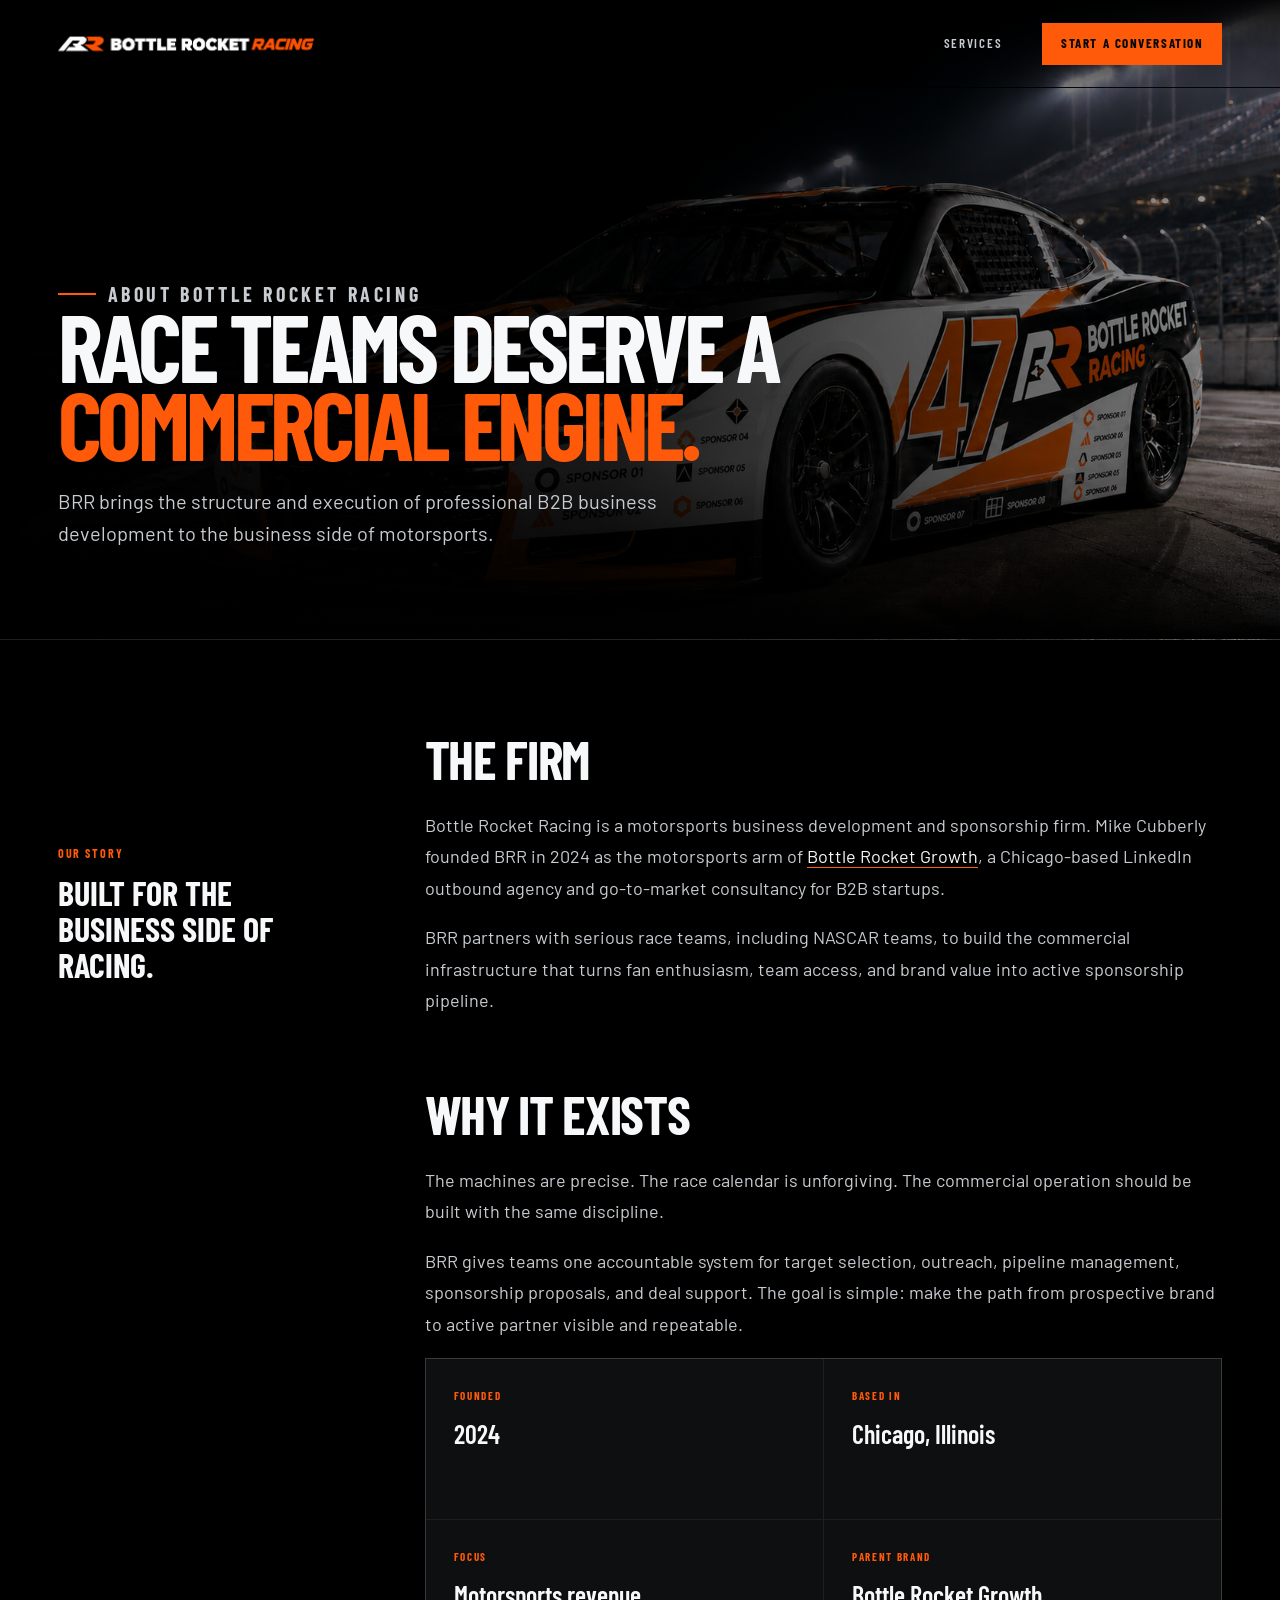
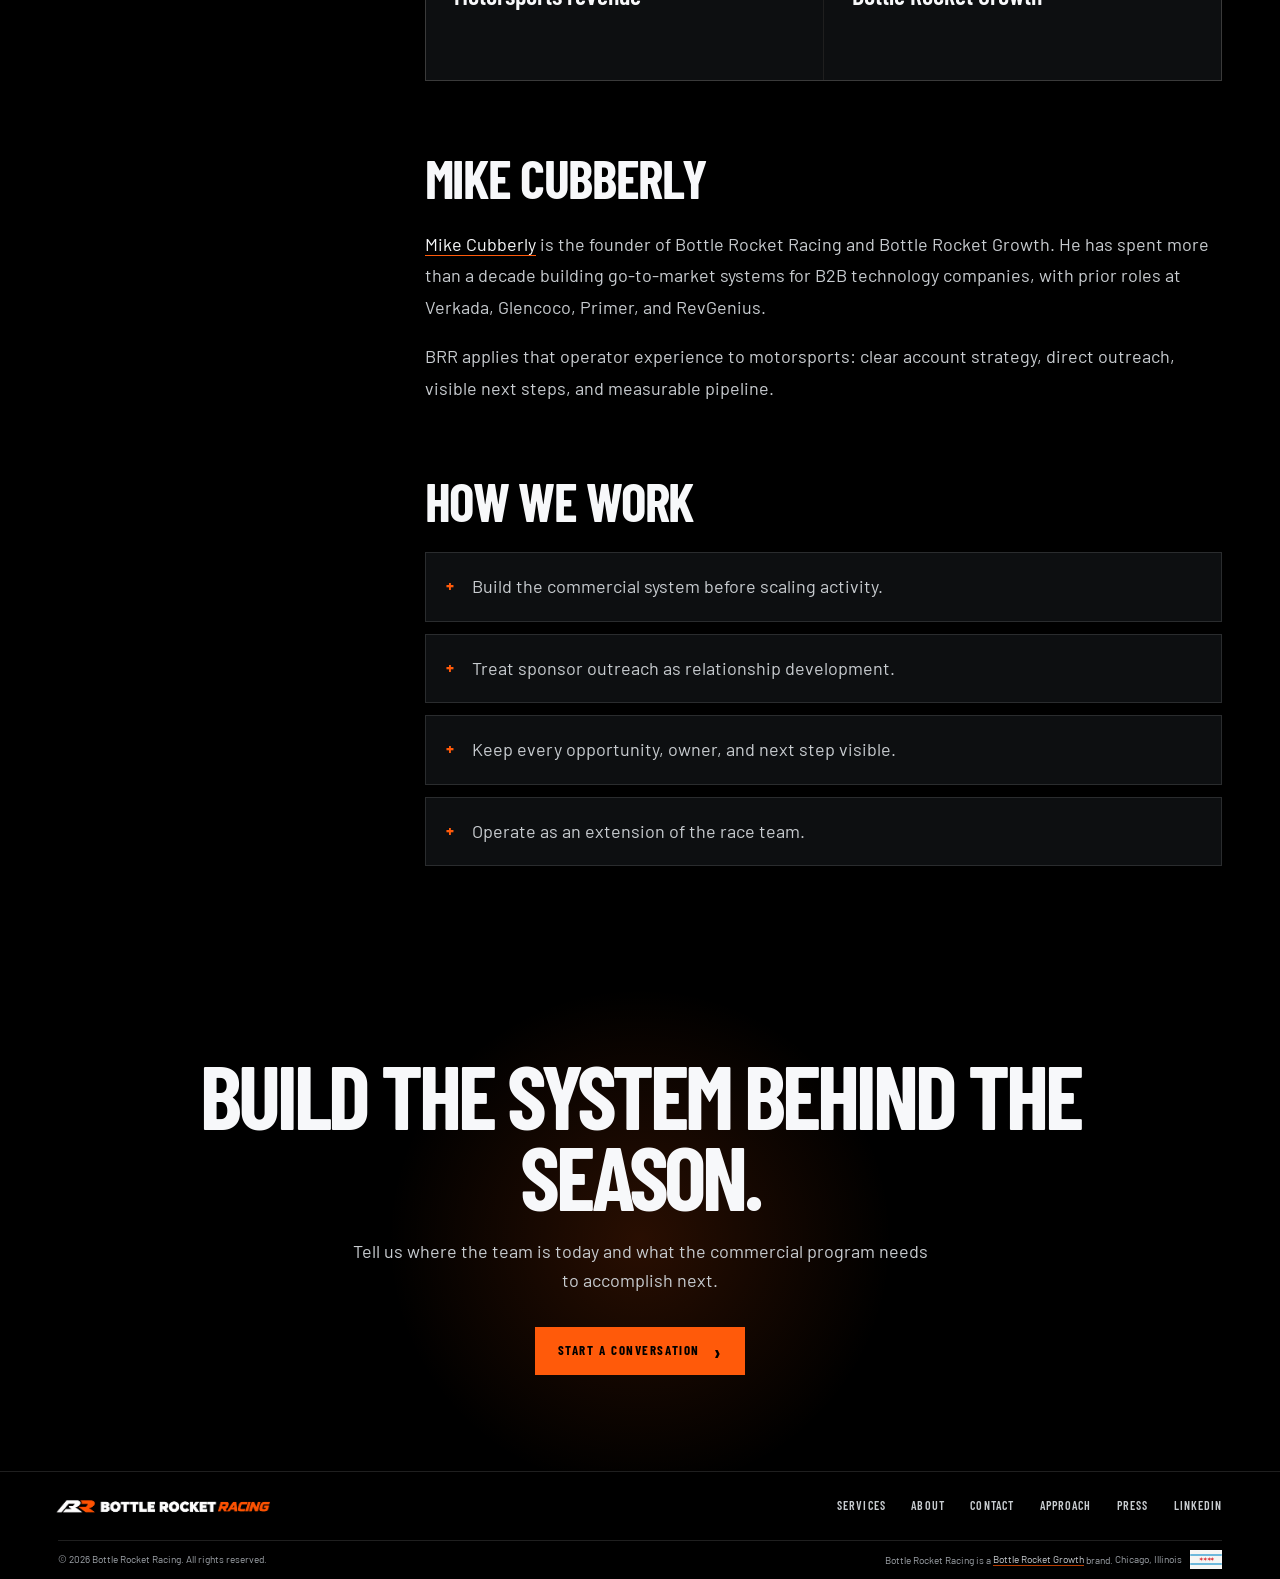
==== about.html @ 774e71e2 "Simplify primary header navigation" ====
<!doctype html>
<html lang="en">
<head>
  <meta charset="utf-8">
  <meta name="viewport" content="width=device-width, initial-scale=1">
  <title>About Bottle Rocket Racing | Mike Cubberly</title>
  <meta name="description" content="Bottle Rocket Racing is the motorsports business development arm of Bottle Rocket Growth, founded by Mike Cubberly in Chicago in 2024.">
  <meta name="theme-color" content="#000000">
  <meta name="robots" content="index,follow,max-image-preview:large">
  <link rel="canonical" href="https://bottlerocketracing.com/about.html">
  <link rel="icon" href="/favicon.svg" type="image/svg+xml">
  <link rel="icon" href="/favicon.png" type="image/png">
  <link rel="apple-touch-icon" href="/favicon.png">
  <meta property="og:type" content="website">
  <meta property="og:url" content="https://bottlerocketracing.com/about.html">
  <meta property="og:title" content="About Bottle Rocket Racing">
  <meta property="og:description" content="The operator-led motorsports business development firm built for race pace.">
  <meta property="og:image" content="https://bottlerocketracing.com/og-brr.png">
  <meta property="og:site_name" content="Bottle Rocket Racing">
  <meta name="twitter:card" content="summary_large_image">
  <link rel="preconnect" href="https://fonts.googleapis.com">
  <link rel="preconnect" href="https://fonts.gstatic.com" crossorigin>
  <link href="https://fonts.googleapis.com/css2?family=Barlow:ital,wght@0,400;0,500;0,600;1,400&amp;family=Barlow+Condensed:ital,wght@0,500;0,600;0,700;1,600&amp;display=swap" rel="stylesheet">
  <link rel="stylesheet" href="/styles.css?v=services-12">
  <script type="application/ld+json">
  {
    "@context": "https://schema.org",
    "@type": "AboutPage",
    "name": "About Bottle Rocket Racing",
    "url": "https://bottlerocketracing.com/about.html",
    "mainEntity": {
      "@type": "Organization",
      "name": "Bottle Rocket Racing",
      "alternateName": "BRR",
      "url": "https://bottlerocketracing.com/",
      "foundingDate": "2024",
      "founder": {
        "@type": "Person",
        "name": "Mike Cubberly",
        "url": "https://mikecubberly.com"
      },
      "parentOrganization": {
        "@type": "Organization",
        "name": "Bottle Rocket Growth",
        "url": "https://bottlerocketgrowth.com"
      }
    }
  }
  </script>
</head>
<body>
  <a class="skip-link" href="#main">Skip to content</a>
  <header class="site-header">
    <div class="shell header-inner">
      <a class="brand-lockup" href="/" aria-label="Bottle Rocket Racing home">
        <img src="/brr-wordmark.png" alt="Bottle Rocket Racing" width="2172" height="724">
      </a>
      <button class="menu-toggle" type="button" aria-expanded="false" aria-controls="primary-navigation" aria-label="Open navigation"><span></span></button>
      <div class="nav-wrap" id="primary-navigation">
        <nav class="site-nav" aria-label="Primary navigation">
          <a href="/#services">Services</a>
        </nav>
        <a class="header-cta" href="/contact.html">Start a conversation</a>
      </div>
    </div>
  </header>

  <main id="main">
    <section class="page-hero">
      <div class="shell">
        <p class="eyebrow">About Bottle Rocket Racing</p>
        <h1>Race teams deserve a <span>commercial engine.</span></h1>
        <p>BRR brings the structure and execution of professional B2B business development to the business side of motorsports.</p>
      </div>
    </section>

    <section class="section">
      <div class="shell content-grid">
        <aside class="content-aside reveal">
          <span>Our story</span>
          <strong>Built for the business side of racing.</strong>
        </aside>
        <div class="prose reveal">
          <h2>The firm</h2>
          <p>Bottle Rocket Racing is a motorsports business development and sponsorship firm. Mike Cubberly founded BRR in 2024 as the motorsports arm of <a href="https://bottlerocketgrowth.com" target="_blank" rel="noopener">Bottle Rocket Growth</a>, a Chicago-based LinkedIn outbound agency and go-to-market consultancy for B2B startups.</p>
          <p>BRR partners with serious race teams, including NASCAR teams, to build the commercial infrastructure that turns fan enthusiasm, team access, and brand value into active sponsorship pipeline.</p>

          <h2>Why it exists</h2>
          <p>The machines are precise. The race calendar is unforgiving. The commercial operation should be built with the same discipline.</p>
          <p>BRR gives teams one accountable system for target selection, outreach, pipeline management, sponsorship proposals, and deal support. The goal is simple: make the path from prospective brand to active partner visible and repeatable.</p>

          <div class="facts-grid" aria-label="Bottle Rocket Racing facts">
            <div class="fact-card">
              <span>Founded</span>
              <strong>2024</strong>
            </div>
            <div class="fact-card">
              <span>Based in</span>
              <strong>Chicago, Illinois</strong>
            </div>
            <div class="fact-card">
              <span>Focus</span>
              <strong>Motorsports revenue</strong>
            </div>
            <div class="fact-card">
              <span>Parent brand</span>
              <strong>Bottle Rocket Growth</strong>
            </div>
          </div>

          <h2>Mike Cubberly</h2>
          <p><a href="https://mikecubberly.com" target="_blank" rel="author noopener">Mike Cubberly</a> is the founder of Bottle Rocket Racing and Bottle Rocket Growth. He has spent more than a decade building go-to-market systems for B2B technology companies, with prior roles at Verkada, Glencoco, Primer, and RevGenius.</p>
          <p>BRR applies that operator experience to motorsports: clear account strategy, direct outreach, visible next steps, and measurable pipeline.</p>

          <h2 id="approach">How we work</h2>
          <ul class="plain-list">
            <li>Build the commercial system before scaling activity.</li>
            <li>Treat sponsor outreach as relationship development.</li>
            <li>Keep every opportunity, owner, and next step visible.</li>
            <li>Operate as an extension of the race team.</li>
          </ul>
        </div>
      </div>
    </section>

    <section class="cta-section">
      <div class="shell reveal">
        <h2>Build the system behind the season.</h2>
        <p>Tell us where the team is today and what the commercial program needs to accomplish next.</p>
        <a class="button button-arrow" href="/contact.html">Start a conversation</a>
      </div>
    </section>
  </main>

  <footer class="site-footer">
    <div class="shell">
      <div class="footer-top">
        <a class="footer-logo" href="/" aria-label="Bottle Rocket Racing home">
          <img src="/brr-wordmark.png" alt="Bottle Rocket Racing" width="2172" height="724">
        </a>
        <nav class="footer-links" aria-label="Footer navigation">
          <a href="/#services">Services</a>
          <a href="/about.html">About</a>
          <a href="/contact.html">Contact</a>
          <a href="/about.html#approach">Approach</a>
          <a href="/press.html">Press</a>
          <a href="https://www.linkedin.com/in/mikecubberly" rel="me noopener" target="_blank">LinkedIn</a>
        </nav>
      </div>
      <div class="footer-bottom">
        <span>© 2026 Bottle Rocket Racing. All rights reserved.</span>
        <span>Bottle Rocket Racing is a <a href="https://bottlerocketgrowth.com?utm_source=bottlerocketracing.com&amp;utm_medium=referral&amp;utm_campaign=footer&amp;utm_content=bottle_rocket_growth" target="_blank" rel="noopener">Bottle Rocket Growth</a> brand. <span class="footer-location">Chicago, Illinois <span class="chicago-flag" role="img" aria-label="Flag of Chicago"><span aria-hidden="true">✶︎ ✶︎ ✶︎ ✶︎</span></span></span></span>
      </div>
    </div>
  </footer>
  <script src="/site.js?v=services-7" defer></script>
</body>
</html>
---- styles.css ----
:root {
  --black: #000000;
  --black-soft: #070809;
  --panel: #0d0f11;
  --panel-high: #14171a;
  --white: #f7f8fa;
  --muted: #9da2a8;
  --muted-bright: #c8ccd0;
  --orange: #ff5a0a;
  --orange-hot: #ff3d00;
  --line: rgba(255, 255, 255, 0.12);
  --line-hot: rgba(255, 90, 10, 0.42);
  --display: "Barlow Condensed", Arial, sans-serif;
  --body: "Barlow", Arial, sans-serif;
  --header-gutter: 4.5vw;
  --section-gutter: 4.5vw;
  --hero-gutter: 4.5vw;
}

* {
  box-sizing: border-box;
}

html {
  scroll-behavior: smooth;
  background: var(--black);
}

body {
  margin: 0;
  color: var(--white);
  background: var(--black);
  font-family: var(--body);
  font-size: 16px;
  line-height: 1.6;
  -webkit-font-smoothing: antialiased;
  overflow-x: hidden;
}

body.menu-open {
  overflow: hidden;
}

img {
  display: block;
  max-width: 100%;
}

a {
  color: inherit;
  text-decoration: none;
}

button,
a {
  -webkit-tap-highlight-color: transparent;
}

button,
input,
textarea,
select {
  font: inherit;
}

::selection {
  color: var(--black);
  background: var(--orange);
}

.skip-link {
  position: fixed;
  top: 12px;
  left: 12px;
  z-index: 1000;
  padding: 10px 14px;
  color: var(--black);
  background: var(--white);
  transform: translateY(-150%);
  transition: transform 160ms ease;
}

.skip-link:focus {
  transform: translateY(0);
}

.shell {
  width: auto;
  margin-right: var(--section-gutter);
  margin-left: var(--section-gutter);
}

.site-header {
  position: fixed;
  inset: 0 0 auto;
  z-index: 100;
  height: 88px;
  border-bottom: 1px solid transparent;
  background: linear-gradient(180deg, rgba(0, 0, 0, 0.94), rgba(0, 0, 0, 0.6), transparent);
  transition: height 180ms ease, background 180ms ease, border-color 180ms ease;
}

.site-header.is-scrolled {
  height: 72px;
  border-bottom-color: var(--line);
  background: rgba(0, 0, 0, 0.94);
  backdrop-filter: blur(14px);
}

.header-inner {
  display: flex;
  align-items: center;
  justify-content: space-between;
  width: 100%;
  height: 100%;
  margin: 0;
  padding: 0 var(--header-gutter);
  gap: 36px;
}

.brand-lockup {
  display: block;
  width: min(270px, 30vw);
  height: 48px;
  margin-left: -8px;
  min-width: 0;
  overflow: hidden;
}

.brand-lockup img {
  width: 100%;
  height: auto;
  transform: translateY(-21px);
}

.nav-wrap {
  display: flex;
  align-items: center;
  gap: 40px;
}

.site-nav {
  display: flex;
  align-items: center;
  gap: 30px;
}

.site-nav a {
  position: relative;
  padding: 8px 0;
  color: var(--muted-bright);
  font-family: var(--display);
  font-size: 13px;
  font-weight: 600;
  letter-spacing: 0.13em;
  text-transform: uppercase;
  transition: color 160ms ease;
}

.site-nav a::after {
  content: "";
  position: absolute;
  left: 0;
  bottom: 2px;
  width: 100%;
  height: 2px;
  background: var(--orange);
  transform: scaleX(0);
  transform-origin: right;
  transition: transform 160ms ease;
}

.site-nav a:hover,
.site-nav a[aria-current="page"] {
  color: var(--white);
}

.site-nav a:hover::after,
.site-nav a[aria-current="page"]::after {
  transform: scaleX(1);
  transform-origin: left;
}

.header-cta,
.button {
  display: inline-flex;
  align-items: center;
  justify-content: center;
  min-height: 48px;
  padding: 0 22px;
  border: 1px solid var(--orange);
  color: var(--black);
  background: var(--orange);
  font-family: var(--display);
  font-size: 13px;
  font-weight: 700;
  letter-spacing: 0.12em;
  line-height: 1;
  text-transform: uppercase;
  transition: color 160ms ease, background 160ms ease, border-color 160ms ease, transform 160ms ease;
}

.header-cta {
  min-height: 42px;
  padding: 0 18px;
}

.header-cta:hover,
.button:hover {
  color: var(--white);
  background: var(--orange-hot);
  border-color: var(--orange-hot);
  transform: translateY(-2px);
}

.button-secondary {
  color: var(--white);
  background: transparent;
  border-color: rgba(255, 255, 255, 0.4);
}

.button-secondary:hover {
  border-color: var(--white);
  background: rgba(255, 255, 255, 0.08);
}

.button-arrow::after {
  content: "›";
  margin-left: 14px;
  font-size: 22px;
  line-height: 0;
}

.menu-toggle {
  display: none;
  width: 48px;
  height: 48px;
  padding: 0;
  border: 1px solid var(--line);
  background: var(--black);
  color: var(--white);
  cursor: pointer;
}

.menu-toggle span,
.menu-toggle::before,
.menu-toggle::after {
  content: "";
  display: block;
  width: 20px;
  height: 2px;
  margin: 5px auto;
  background: currentColor;
  transition: transform 160ms ease, opacity 160ms ease;
}

.menu-toggle[aria-expanded="true"] span {
  opacity: 0;
}

.menu-toggle[aria-expanded="true"]::before {
  transform: translateY(7px) rotate(45deg);
}

.menu-toggle[aria-expanded="true"]::after {
  transform: translateY(-7px) rotate(-45deg);
}

.hero {
  position: relative;
  display: flex;
  min-height: min(840px, 92svh);
  padding: 132px 0 28px;
  overflow: hidden;
  background: var(--black);
}

.hero-media {
  position: absolute;
  inset: 0;
  background-image: url("/race-car-47.png");
  background-repeat: no-repeat;
  background-position: 68% center;
  background-size: cover;
}

.hero-media::before {
  content: "";
  position: absolute;
  inset: 0;
  background:
    linear-gradient(90deg, #000 0%, rgba(0, 0, 0, 0.94) 28%, rgba(0, 0, 0, 0.4) 58%, rgba(0, 0, 0, 0.06) 78%),
    linear-gradient(180deg, rgba(0, 0, 0, 0.18), rgba(0, 0, 0, 0.05) 56%, #000 100%);
}

.hero-media::after {
  content: "";
  position: absolute;
  inset: auto 0 0;
  height: 46%;
  background: linear-gradient(0deg, #000 0%, rgba(0, 0, 0, 0.8) 32%, transparent 100%);
}

.hero-speedline {
  position: absolute;
  right: -90px;
  top: 17%;
  width: 46vw;
  height: 2px;
  background: linear-gradient(90deg, transparent, rgba(255, 90, 10, 0.85), transparent);
  transform: rotate(-8deg);
  box-shadow: 0 28px 0 rgba(255, 90, 10, 0.16), 0 56px 0 rgba(255, 255, 255, 0.08);
}

.hero-inner {
  position: relative;
  z-index: 2;
  display: flex;
  flex-direction: column;
  justify-content: flex-end;
  width: auto;
  margin-right: var(--hero-gutter);
  margin-left: var(--hero-gutter);
}

.hero-copy {
  max-width: 670px;
  padding-bottom: clamp(42px, 6vh, 72px);
}

.eyebrow {
  display: flex;
  align-items: center;
  gap: 12px;
  margin: 0 0 20px;
  color: var(--orange);
  font-family: var(--display);
  font-size: 13px;
  font-weight: 700;
  letter-spacing: 0.18em;
  line-height: 1.2;
  text-transform: uppercase;
}

.eyebrow::before {
  content: "";
  width: 38px;
  height: 2px;
  background: var(--orange);
}

h1,
h2,
h3,
p {
  margin-top: 0;
}

.hero h1,
.page-hero h1 {
  max-width: 870px;
  margin-bottom: 22px;
  font-family: var(--display);
  font-size: clamp(64px, 7.4vw, 112px);
  font-weight: 700;
  letter-spacing: -0.045em;
  line-height: 0.83;
  text-transform: uppercase;
}

.hero h1 span,
.page-hero h1 span {
  color: var(--orange);
}

.hero-lede {
  max-width: 610px;
  margin-bottom: 30px;
  color: var(--muted-bright);
  font-size: clamp(17px, 1.4vw, 20px);
  line-height: 1.55;
}

.hero-actions {
  display: flex;
  flex-wrap: wrap;
  gap: 12px;
}

.proof-strip {
  display: grid;
  grid-template-columns: repeat(3, 1fr);
  border-top: 1px solid rgba(255, 255, 255, 0.18);
  border-bottom: 1px solid rgba(255, 255, 255, 0.18);
  background: rgba(0, 0, 0, 0.68);
  backdrop-filter: blur(10px);
}

.proof-item {
  position: relative;
  min-height: 88px;
  padding: 16px 24px;
  border-right: 1px solid var(--line);
}

.proof-item:last-child {
  border-right: 0;
}

.proof-value {
  display: block;
  color: var(--white);
  font-family: var(--display);
  font-size: clamp(30px, 3vw, 46px);
  font-weight: 700;
  letter-spacing: -0.025em;
  line-height: 1;
  text-transform: uppercase;
}

.proof-value em {
  color: var(--orange);
  font-style: normal;
}

.proof-label {
  display: block;
  margin-top: 8px;
  color: var(--muted);
  font-family: var(--display);
  font-size: 11px;
  font-weight: 600;
  letter-spacing: 0.14em;
  line-height: 1.25;
  text-transform: uppercase;
}

.section {
  position: relative;
  padding: 92px 0;
  overflow: hidden;
}

.section-dark {
  background: var(--black-soft);
}

.section-lined {
  background:
    linear-gradient(90deg, transparent 49.95%, rgba(255, 255, 255, 0.045) 50%, transparent 50.05%),
    var(--black);
}

.section-head {
  display: grid;
  grid-template-columns: minmax(0, 1.2fr) minmax(280px, 0.55fr);
  align-items: end;
  gap: 56px;
  margin-bottom: 46px;
}

.section-title {
  max-width: 850px;
  margin: 0;
  font-family: var(--display);
  font-size: clamp(48px, 5.4vw, 82px);
  font-weight: 700;
  letter-spacing: -0.035em;
  line-height: 0.94;
  text-transform: uppercase;
}

.section-title span {
  color: var(--orange);
}

.section-intro {
  margin: 0;
  color: var(--muted-bright);
  font-size: 17px;
  line-height: 1.65;
}

.section-intro .accent-text {
  color: var(--orange);
  font-weight: 600;
}

.offer-split {
  display: grid;
  grid-template-columns: minmax(0, 0.88fr) minmax(0, 1.12fr);
  gap: 28px;
  align-items: start;
}

.offer-panel {
  border: 1px solid var(--line);
  overflow: hidden;
}

.foundation-panel {
  border-top: 4px solid rgba(255, 255, 255, 0.55);
  background: #08090a;
}

.pipeline-panel {
  border-top: 4px solid var(--orange);
  background:
    linear-gradient(145deg, rgba(255, 85, 0, 0.08), transparent 32%),
    #0d0f11;
}

.offer-panel-head {
  min-height: 0;
  padding: 26px 30px 24px;
  border-bottom: 1px solid var(--line);
}

.card-kicker {
  margin: 0 0 22px;
  color: var(--orange);
  font-family: var(--display);
  font-size: 12px;
  font-weight: 700;
  letter-spacing: 0.16em;
  text-transform: uppercase;
}

.card-kicker span {
  display: inline-block;
  margin-right: 12px;
  color: var(--white);
}

.offer-panel-head h3 {
  max-width: 560px;
  margin: 0;
  font-family: var(--display);
  font-size: clamp(34px, 3.15vw, 48px);
  font-weight: 650;
  letter-spacing: -0.025em;
  line-height: 0.95;
  text-transform: uppercase;
}

.offer-panel-head > p {
  max-width: 500px;
  margin: 12px 0 0;
  color: var(--muted-bright);
  font-size: 15px;
  line-height: 1.55;
}

.option-price {
  display: flex;
  align-items: flex-end;
  gap: 12px;
  margin-top: 18px;
}

.option-price strong {
  color: var(--white);
  font-family: var(--display);
  font-size: 32px;
  font-weight: 700;
  line-height: 0.9;
  text-transform: uppercase;
}

.option-price span {
  color: var(--orange);
  font-family: var(--display);
  font-size: 10px;
  font-weight: 700;
  letter-spacing: 0.1em;
  text-transform: uppercase;
}

.microsite-preview {
  display: block;
  width: 100%;
  padding: 0;
  border: 0;
  border-bottom: 1px solid var(--line);
  background: #020303;
  color: inherit;
  text-align: left;
  text-decoration: none;
  cursor: pointer;
}

.preview-browser-bar {
  display: flex;
  gap: 6px;
  align-items: center;
  height: 35px;
  padding: 0 13px;
  border-bottom: 1px solid rgba(255, 255, 255, 0.1);
  background: #151719;
}

.preview-browser-bar i {
  width: 6px;
  height: 6px;
  border-radius: 50%;
  background: rgba(255, 255, 255, 0.25);
}

.preview-browser-bar b {
  margin-left: 8px;
  color: rgba(255, 255, 255, 0.48);
  font-family: var(--display);
  font-size: 9px;
  font-weight: 500;
  letter-spacing: 0.08em;
}

.preview-car-wrap {
  position: relative;
  display: block;
  height: 220px;
  overflow: hidden;
}

.preview-car-wrap::after {
  content: "";
  position: absolute;
  inset: 0;
  background: linear-gradient(90deg, rgba(0, 0, 0, 0.92) 0%, rgba(0, 0, 0, 0.38) 56%, rgba(0, 0, 0, 0.1) 100%);
}

.preview-car-wrap img {
  position: absolute;
  inset: 0;
  width: 100%;
  height: 100%;
  object-fit: cover;
  object-position: 56% center;
  transition: transform 400ms ease;
}

.microsite-preview:hover .preview-car-wrap img,
.microsite-preview:focus-visible .preview-car-wrap img {
  transform: scale(1.035);
}

.preview-car-copy {
  position: absolute;
  z-index: 2;
  top: 34px;
  left: 30px;
}

.preview-car-copy small {
  display: block;
  margin-bottom: 10px;
  color: var(--orange);
  font-family: var(--display);
  font-size: 10px;
  font-weight: 700;
  letter-spacing: 0.14em;
}

.preview-car-copy strong {
  color: var(--white);
  font-family: var(--display);
  font-size: 43px;
  line-height: 0.84;
  text-transform: uppercase;
}

.preview-link-label {
  position: absolute;
  z-index: 2;
  right: 18px;
  bottom: 18px;
  padding: 9px 11px;
  background: var(--orange);
  color: var(--black);
  font-family: var(--display);
  font-size: 10px;
  font-weight: 700;
  letter-spacing: 0.08em;
  text-transform: uppercase;
}

.preview-link-label b {
  margin-left: 7px;
  font-size: 13px;
}

.sender-profile-preview {
  padding: 14px;
  border-bottom: 1px solid var(--line);
  background: #080a0d;
}

.sender-preview-bar {
  display: flex;
  justify-content: space-between;
  gap: 12px;
  padding: 0 2px 10px;
  color: var(--white);
  font-family: var(--display);
  font-size: 10px;
  font-weight: 700;
  letter-spacing: 0.1em;
  text-transform: uppercase;
}

.sender-preview-bar small {
  color: var(--orange);
  font: inherit;
}

.sender-profile-card {
  overflow: hidden;
  border: 1px solid #dce1e7;
  border-radius: 8px;
  background: #f4f6f8;
  color: #17202a;
  box-shadow: 0 12px 30px rgba(0, 0, 0, 0.18);
  transition: transform 280ms ease, box-shadow 280ms ease;
}

.sender-profile-preview:hover .sender-profile-card,
.sender-profile-preview:focus-visible .sender-profile-card {
  transform: translateY(-3px);
  box-shadow: 0 18px 40px rgba(0, 0, 0, 0.28), 0 0 24px rgba(255, 85, 0, 0.1);
}

.sender-profile-preview:focus-visible {
  outline: 1px solid rgba(255, 112, 32, 0.9);
  outline-offset: 3px;
}

.sender-profile-banner {
  position: relative;
  height: 148px;
  overflow: hidden;
  background-image:
    linear-gradient(180deg, rgba(0, 0, 0, 0.04), rgba(0, 0, 0, 0.2)),
    url("/kordyn-47-linkedin-banner.png");
  background-position: center center;
  background-repeat: no-repeat;
  background-size: cover;
}

.sender-profile-body {
  position: relative;
  display: grid;
  grid-template-columns: 84px minmax(0, 1fr);
  gap: 14px;
  padding: 0 18px 15px;
}

.sender-avatar {
  width: 80px;
  height: 80px;
  margin-top: -30px;
  border: 4px solid #f4f6f8;
  border-radius: 50%;
  background-image: url("https://bottlerocketgrowth.com/assets/fictional-sender-headshots.jpg");
  background-position: 0 50%;
  background-repeat: no-repeat;
  background-size: 300% 100%;
  box-shadow: 0 4px 14px rgba(23, 32, 42, 0.2);
}

.sender-identity {
  padding-top: 14px;
}

.sender-identity strong,
.sender-identity span,
.sender-identity small {
  display: block;
}

.sender-identity strong {
  font-size: 17px;
}

.sender-identity span {
  margin-top: 3px;
  color: #4d5965;
  font-size: 11px;
}

.sender-identity small {
  margin-top: 4px;
  color: #7c8792;
  font-size: 9px;
}

.sender-name-line {
  display: flex;
  justify-content: space-between;
  gap: 12px;
  align-items: center;
  padding-right: 4px;
}

.linkedin-premium-badge {
  display: inline-flex !important;
  gap: 5px;
  align-items: center;
  flex: none;
  margin: 0 !important;
  color: #8a6116 !important;
  font-size: 8px !important;
  font-weight: 700;
  line-height: 1;
}

.linkedin-premium-badge i {
  display: grid;
  place-items: center;
  width: 16px;
  height: 16px;
  border-radius: 2px;
  background: linear-gradient(145deg, #d7a43a, #8f6315);
  color: #fff;
  font-family: Arial, sans-serif;
  font-size: 9px;
  font-style: normal;
  font-weight: 700;
}

.sender-headline {
  grid-column: 1 / -1;
  margin-top: 8px;
  padding: 12px 13px;
  border: 1px solid #dde3e9;
  border-radius: 6px;
  background: #fff;
  color: #35414c;
  font-size: 10.5px;
  line-height: 1.5;
}

.sender-profile-bottom {
  grid-column: 1 / -1;
  display: grid;
  grid-template-columns: 0.82fr 1.18fr;
  gap: 8px;
}

.sender-profile-bottom > span,
.sender-experience {
  min-height: 88px;
  padding: 10px;
  border: 1px solid #dde3e9;
  border-radius: 6px;
  background: #fff;
  color: #69747f;
  font-size: 9px;
  line-height: 1.5;
}

.sender-profile-bottom b {
  display: block;
  margin-bottom: 6px;
  color: #17202a;
  font-size: 10px;
}

.sender-experience strong,
.sender-experience em,
.sender-experience small {
  display: block;
}

.sender-experience-entry {
  display: grid;
  grid-template-columns: 32px minmax(0, 1fr);
  gap: 8px;
  align-items: start;
}

.sender-company-logo {
  display: grid;
  place-items: center;
  width: 32px;
  height: 32px;
  overflow: hidden;
  border: 1px solid #d9dfe5;
  border-radius: 4px;
  background: #101114;
}

.sender-company-logo > img {
  display: block;
  width: 28px !important;
  min-width: 28px;
  max-width: 28px !important;
  height: 28px !important;
  min-height: 28px;
  max-height: 28px;
  padding: 0;
  border: 0;
  background: transparent;
  object-fit: contain;
}

.sender-experience-copy {
  min-width: 0;
}

.sender-experience strong {
  color: #17202a;
  font-size: 10px;
}

.sender-experience em {
  margin-top: 2px;
  color: #4d5965;
  font-size: 9px;
  font-style: normal;
  font-weight: 600;
}

.sender-experience small {
  margin-top: 6px;
  color: #69747f;
  font-size: 8.5px;
  line-height: 1.45;
}

.profile-callout {
  position: absolute;
  z-index: 3;
  overflow: hidden;
  padding: 7px 10px 7px 24px;
  border: 1px solid rgba(255, 197, 157, 0.88);
  border-radius: 999px;
  background:
    radial-gradient(circle at 12px 50%, #fff 0 2px, rgba(255, 255, 255, 0.18) 3px, transparent 6px),
    linear-gradient(105deg, #ff4c00 0%, #ff7a21 34%, #ffd0ad 48%, #ff6a12 61%, #ff4c00 100%);
  background-position: center, 100% 50%;
  background-size: auto, 260% 100%;
  color: var(--black);
  font-family: var(--display);
  font-size: 8.5px;
  font-style: normal;
  font-weight: 700;
  letter-spacing: 0.09em;
  text-transform: uppercase;
  box-shadow: 0 5px 16px rgba(255, 85, 0, 0.25), inset 0 1px 0 rgba(255, 255, 255, 0.52);
  will-change: transform, background-position, box-shadow;
  animation: profileCalloutFloat 3.4s ease-in-out infinite, profileCalloutShimmer 3.8s linear infinite;
}

.profile-callout::after {
  content: "";
  position: absolute;
  inset: 1px;
  border-radius: inherit;
  border-top: 1px solid rgba(255, 255, 255, 0.38);
  pointer-events: none;
}

.callout-brand {
  top: 10px;
  right: 10px;
}

.callout-role {
  top: 96px;
  right: 10px;
  animation-delay: 0.75s, 0.45s;
}

.sender-profile-preview:hover .profile-callout,
.sender-profile-preview:focus-visible .profile-callout {
  animation: profileCalloutBounce 720ms cubic-bezier(0.22, 0.9, 0.3, 1) both, profileCalloutShimmer 1.45s linear infinite;
}

.sender-profile-preview:hover .callout-role,
.sender-profile-preview:focus-visible .callout-role {
  animation-delay: 90ms, 0ms;
}

@keyframes profileCalloutFloat {
  0%, 100% {
    transform: translateY(0);
    box-shadow: 0 5px 16px rgba(255, 85, 0, 0.24), inset 0 1px 0 rgba(255, 255, 255, 0.52);
  }
  50% {
    transform: translateY(-2px);
    box-shadow: 0 8px 22px rgba(255, 85, 0, 0.42), inset 0 1px 0 rgba(255, 255, 255, 0.62);
  }
}

@keyframes profileCalloutShimmer {
  0% { background-position: center, 115% 50%; }
  100% { background-position: center, -115% 50%; }
}

@keyframes profileCalloutBounce {
  0% { transform: translateY(0) scale(1); }
  38% { transform: translateY(-6px) scale(1.045); }
  68% { transform: translateY(-1px) scale(1.015); }
  100% { transform: translateY(-3px) scale(1.03); }
}

.foundation-list {
  padding: 0 24px;
}

.foundation-row {
  display: grid;
  grid-template-columns: 112px minmax(0, 1fr);
  gap: 20px;
  align-items: start;
  padding: 19px 4px;
  border-bottom: 1px solid var(--line);
}

.foundation-row:last-child {
  border-bottom: 0;
}

.foundation-row > strong {
  color: var(--orange);
  font-family: var(--display);
  font-size: 28px;
  font-weight: 700;
  letter-spacing: -0.02em;
  line-height: 1;
  text-transform: uppercase;
}

.foundation-row p {
  margin: 0;
}

.foundation-row b {
  display: block;
  color: var(--white);
  font-family: var(--display);
  font-size: 16px;
  font-weight: 650;
  letter-spacing: 0.03em;
  text-transform: uppercase;
}

.foundation-row p span {
  display: block;
  margin-top: 7px;
  color: var(--muted);
  font-size: 12.5px;
  line-height: 1.5;
}

.tier-list {
  padding: 10px 12px;
}

.tier-row {
  position: relative;
  display: grid;
  grid-template-columns: minmax(0, 1fr) auto;
  gap: 10px 24px;
  padding: 19px 20px;
  border-bottom: 1px solid var(--line);
}

.tier-row:last-child {
  border-bottom: 0;
}

.tier-row-featured {
  margin: 0 -1px;
  border: 1px solid rgba(255, 85, 0, 0.65);
  background: rgba(255, 85, 0, 0.06);
}

.tier-badge {
  position: absolute;
  top: 10px;
  right: 12px;
  color: var(--orange);
  font-family: var(--display);
  font-size: 9px;
  font-weight: 700;
  letter-spacing: 0.12em;
  text-transform: uppercase;
}

.tier-name span {
  display: block;
  margin-bottom: 6px;
  color: var(--orange);
  font-family: var(--display);
  font-size: 10px;
  font-weight: 700;
  letter-spacing: 0.14em;
  text-transform: uppercase;
}

.tier-name h4 {
  margin: 0;
  font-family: var(--display);
  font-size: 25px;
  font-weight: 650;
  letter-spacing: 0;
  line-height: 1;
  text-transform: uppercase;
}

.tier-summary {
  max-width: 440px;
  margin: 0;
  color: var(--muted);
  font-size: 12.5px;
  line-height: 1.5;
}

.tier-tldr {
  display: flex;
  gap: 9px;
  align-items: center;
  width: fit-content;
  margin: 2px 0 0;
  padding: 7px 9px;
  background: rgba(255, 85, 0, 0.1);
  color: var(--white);
  font-size: 11px;
  line-height: 1.35;
}

.tier-tldr b {
  color: var(--orange);
  font-family: var(--display);
  font-size: 9px;
  letter-spacing: 0.1em;
}

.tier-price {
  grid-column: 2;
  grid-row: 1 / span 3;
  align-self: center;
  min-width: 132px;
  margin: 0;
  text-align: right;
}

.tier-price strong {
  display: block;
  color: var(--white);
  font-family: var(--display);
  font-size: 34px;
  line-height: 1;
}

.tier-price span {
  display: block;
  margin-top: 5px;
  color: var(--muted);
  font-size: 9px;
  line-height: 1;
  text-transform: uppercase;
}

.tier-terms {
  grid-column: 1 / -1;
  margin: 0;
  color: var(--muted-bright);
  font-family: var(--display);
  font-size: 10px;
  letter-spacing: 0.08em;
  text-transform: uppercase;
}

/* Two clear offers with three service levels inside Option 02 */
.offer-split {
  grid-template-columns: minmax(0, 0.92fr) minmax(0, 1.08fr);
  gap: 18px;
  align-items: start;
}

.offer-panel {
  border: 1px solid var(--line);
  background: #080a0c;
  box-shadow: 0 18px 48px rgba(0, 0, 0, 0.2);
}

.foundation-panel {
  border-top: 4px solid rgba(255, 255, 255, 0.72);
}

.pipeline-panel {
  border-top: 4px solid var(--orange);
  background:
    linear-gradient(150deg, rgba(255, 85, 0, 0.075), transparent 30%),
    #0a0c0e;
}

.offer-panel-head {
  display: grid;
  grid-template-columns: minmax(0, 1fr) auto;
  gap: 12px 24px;
  align-items: start;
  min-height: 230px;
  padding: 26px 28px 24px;
  border-bottom: 1px solid var(--line);
}

.offer-panel-head .card-kicker {
  grid-column: 1;
  margin: 0;
}

.offer-panel-head h3 {
  grid-column: 1 / -1;
  margin: 4px 0 0;
  font-size: clamp(36px, 3.4vw, 48px);
  line-height: 0.96;
}

.offer-panel-head > p {
  grid-column: 1 / -1;
  max-width: 520px;
  margin: 0;
  font-size: 13px;
  line-height: 1.55;
}

.option-price {
  grid-column: 2;
  grid-row: 1;
  display: flex;
  flex-direction: column;
  align-items: flex-end;
  gap: 4px;
  min-width: 130px;
  margin: 0;
  text-align: right;
}

.option-price strong {
  font-size: 31px;
  line-height: 0.95;
}

.option-price span {
  font-size: 9px;
}

.foundation-content {
  display: block;
}

.foundation-content .microsite-preview {
  display: grid;
  grid-template-rows: 35px 270px;
  border-right: 0;
  border-bottom: 1px solid var(--line);
}

.foundation-content .preview-car-wrap {
  height: 270px;
  min-height: 0;
}

.foundation-list {
  padding: 4px 22px 8px;
}

.foundation-row {
  grid-template-columns: 92px minmax(0, 1fr);
  gap: 18px;
  padding: 17px 2px;
}

.foundation-row > strong {
  font-size: 24px;
}

.foundation-row b {
  font-size: 14px;
}

.foundation-row p span {
  margin-top: 5px;
  font-size: 11.5px;
  line-height: 1.45;
}

.pipeline-overview {
  display: block;
  padding: 14px 16px 0;
  border-bottom: 0;
}

.pipeline-overview .sender-profile-preview {
  border: 1px solid var(--line);
  background: #070809;
}

.tier-section-head {
  display: flex;
  align-items: end;
  justify-content: space-between;
  gap: 22px;
  margin: 16px 16px 0;
  padding: 16px 2px 14px;
  border-top: 1px solid var(--line);
}

.tier-section-head span {
  display: block;
  margin-bottom: 6px;
  color: var(--orange);
  font-family: var(--display);
  font-size: 9px;
  font-weight: 700;
  letter-spacing: 0.15em;
  text-transform: uppercase;
}

.tier-section-head h4 {
  margin: 0;
  font-family: var(--display);
  font-size: 27px;
  font-weight: 650;
  line-height: 1;
  text-transform: uppercase;
}

.tier-section-head p {
  max-width: 210px;
  margin: 0;
  color: var(--muted);
  font-size: 11px;
  line-height: 1.45;
  text-align: right;
}

.tier-list {
  display: grid;
  grid-template-columns: 1fr;
  gap: 9px;
  padding: 0 16px 16px;
}

.tier-row {
  position: relative;
  display: grid;
  grid-template-columns: minmax(0, 1fr) auto;
  gap: 9px 20px;
  min-height: 0;
  padding: 18px;
  border: 1px solid var(--line);
  background: #07090b;
}

.tier-row:last-child {
  border-bottom: 1px solid var(--line);
}

.tier-row-featured {
  margin: 0;
  border-color: rgba(255, 85, 0, 0.72);
  background: linear-gradient(145deg, rgba(255, 85, 0, 0.11), rgba(255, 85, 0, 0.025));
  box-shadow: inset 3px 0 0 var(--orange);
}

.tier-badge {
  top: 10px;
  right: 12px;
}

.tier-name {
  grid-column: 1;
}

.tier-name h4 {
  max-width: 310px;
  font-size: 25px;
  line-height: 0.98;
}

.tier-price {
  grid-column: 2;
  grid-row: 1;
  align-self: end;
  min-width: 125px;
  margin: 0;
  text-align: right;
}

.tier-price strong {
  font-size: 32px;
}

.tier-summary {
  grid-column: 1 / -1;
  max-width: none;
  margin: 2px 0 0;
  font-size: 11.5px;
}

.tier-tldr {
  grid-column: 1 / -1;
  align-items: center;
  width: fit-content;
  min-height: 0;
  margin: 1px 0 0;
  padding: 7px 9px;
}

.tier-terms {
  grid-column: 1 / -1;
  margin: 3px 0 0;
  padding-top: 11px;
  border-top: 1px solid var(--line);
}

body.dialog-open {
  overflow: hidden;
}

.microsite-dialog {
  width: min(1380px, calc(100vw - 48px));
  max-width: none;
  max-height: calc(100vh - 48px);
  padding: 0;
  border: 1px solid rgba(255, 255, 255, 0.22);
  background: #050607;
  color: var(--white);
  box-shadow: 0 30px 100px rgba(0, 0, 0, 0.75);
}

.microsite-dialog::backdrop {
  background: rgba(0, 0, 0, 0.88);
  backdrop-filter: blur(8px);
}

.microsite-dialog-shell {
  position: relative;
  padding: 58px 20px 20px;
}

.microsite-close {
  position: absolute;
  top: 14px;
  right: 20px;
  padding: 8px 12px;
  border: 1px solid rgba(255, 255, 255, 0.18);
  background: transparent;
  color: var(--white);
  font-family: var(--display);
  font-size: 10px;
  font-weight: 700;
  letter-spacing: 0.1em;
  text-transform: uppercase;
  cursor: pointer;
}

.example-site {
  overflow: hidden;
  border: 1px solid rgba(255, 255, 255, 0.14);
  background: #070809;
}

.example-site-nav {
  display: grid;
  grid-template-columns: auto 1fr auto;
  gap: 12px;
  align-items: center;
  min-height: 64px;
  padding: 0 24px;
  background: #050607;
}

.example-site-nav b {
  color: var(--orange);
  font-family: var(--display);
  font-size: 28px;
  font-style: italic;
}

.example-site-nav span,
.example-site-nav small {
  font-family: var(--display);
  font-size: 10px;
  font-weight: 700;
  letter-spacing: 0.14em;
}

.example-site-nav small {
  color: var(--orange);
}

.example-site-hero {
  position: relative;
  min-height: 480px;
  overflow: hidden;
}

.example-site-hero::after {
  content: "";
  position: absolute;
  inset: 0;
  background: linear-gradient(90deg, #000 0%, rgba(0, 0, 0, 0.76) 38%, rgba(0, 0, 0, 0.05) 76%);
}

.example-site-hero img {
  position: absolute;
  inset: 0;
  width: 100%;
  height: 100%;
  object-fit: cover;
  object-position: 60% center;
}

.example-site-hero > div {
  position: relative;
  z-index: 2;
  width: min(520px, 55%);
  padding: 86px 0 70px 6vw;
}

.example-site-hero p {
  margin: 0 0 18px;
  color: var(--orange);
  font-family: var(--display);
  font-size: 11px;
  font-weight: 700;
  letter-spacing: 0.16em;
}

.example-site-hero h3 {
  margin: 0;
  font-family: var(--display);
  font-size: clamp(64px, 8vw, 120px);
  line-height: 0.78;
  text-transform: uppercase;
}

.example-site-hero span {
  display: block;
  max-width: 420px;
  margin-top: 28px;
  color: rgba(255, 255, 255, 0.72);
  font-size: 15px;
  line-height: 1.5;
}

.example-site-metrics {
  display: grid;
  grid-template-columns: repeat(4, 1fr);
  border-top: 1px solid rgba(255, 255, 255, 0.12);
  border-bottom: 1px solid rgba(255, 255, 255, 0.12);
}

.example-site-metrics span {
  padding: 22px;
  border-right: 1px solid rgba(255, 255, 255, 0.12);
  color: rgba(255, 255, 255, 0.56);
  font-family: var(--display);
  font-size: 10px;
  letter-spacing: 0.1em;
  text-transform: uppercase;
}

.example-site-metrics span:last-child {
  border-right: 0;
}

.example-site-metrics b {
  display: block;
  margin-bottom: 5px;
  color: var(--white);
  font-size: 30px;
}

.example-site-bottom {
  display: flex;
  justify-content: space-between;
  gap: 32px;
  align-items: center;
  padding: 30px 32px;
}

.example-site-bottom p {
  max-width: 690px;
  margin: 0;
  color: rgba(255, 255, 255, 0.62);
  font-size: 13px;
  line-height: 1.55;
}

.example-site-bottom b {
  color: var(--white);
}

.example-site-bottom a {
  flex: none;
  padding: 14px 18px;
  background: var(--orange);
  color: var(--black);
  font-family: var(--display);
  font-size: 11px;
  font-weight: 700;
  letter-spacing: 0.1em;
  text-decoration: none;
  text-transform: uppercase;
}

.pipeline-section {
  padding: 0;
  border-top: 1px solid var(--line);
  border-bottom: 1px solid var(--line);
  background: var(--panel);
}

.pipeline-grid {
  display: grid;
  grid-template-columns: 0.9fr 1.1fr;
  min-height: 510px;
}

.pipeline-copy {
  display: flex;
  flex-direction: column;
  justify-content: center;
  padding: 68px 64px 68px 0;
}

.pipeline-visual {
  position: relative;
  isolation: isolate;
  display: flex;
  align-items: center;
  justify-content: center;
  min-height: 510px;
  border-left: 1px solid var(--line);
  overflow: hidden;
  background:
    linear-gradient(rgba(255, 255, 255, 0.035) 1px, transparent 1px),
    linear-gradient(90deg, rgba(255, 255, 255, 0.035) 1px, transparent 1px),
    #070809;
  background-size: 42px 42px;
  animation: pipelineGridDrift 18s linear infinite;
}

.pipeline-visual:focus-visible {
  outline: 1px solid rgba(255, 103, 25, 0.86);
  outline-offset: -4px;
}

.pipeline-visual::before {
  content: "";
  position: absolute;
  width: 430px;
  height: 430px;
  border: 1px solid rgba(255, 90, 10, 0.22);
  border-radius: 50%;
  box-shadow: 0 0 0 72px rgba(255, 90, 10, 0.025), 0 0 0 144px rgba(255, 90, 10, 0.018);
  animation: pipelineRingPulse 5.2s ease-in-out infinite;
  will-change: transform, opacity, box-shadow;
}

.pipeline-visual::after {
  content: "";
  position: absolute;
  z-index: 1;
  width: 520px;
  height: 520px;
  border-radius: 50%;
  background: conic-gradient(from 215deg, transparent 0 84%, rgba(255, 85, 0, 0.12) 92%, transparent 100%);
  opacity: 0.5;
  animation: pipelineSweep 12s linear infinite;
  pointer-events: none;
}

.metric-lockup {
  position: relative;
  z-index: 2;
  text-align: center;
  transition: transform 360ms cubic-bezier(0.22, 0.8, 0.3, 1);
  will-change: transform;
}

.pipeline-visual:hover .metric-lockup,
.pipeline-visual:focus-visible .metric-lockup {
  transform: translateY(-5px) scale(1.018);
}

.metric-big {
  display: block;
  background: linear-gradient(105deg, #f4f4f2 18%, #f4f4f2 38%, #ffffff 48%, #c9cbd0 54%, #f4f4f2 64%, #f4f4f2 82%);
  background-position: 120% 50%;
  background-size: 240% 100%;
  -webkit-background-clip: text;
  background-clip: text;
  color: transparent;
  font-family: var(--display);
  font-size: clamp(90px, 12vw, 160px);
  font-weight: 700;
  letter-spacing: -0.07em;
  line-height: 0.8;
  -webkit-text-fill-color: transparent;
  animation: metricShimmer 5.8s ease-in-out infinite;
}

.metric-big span {
  color: var(--orange);
  -webkit-text-fill-color: var(--orange);
  animation: metricDollarGlow 3.8s ease-in-out infinite;
}

.metric-caption {
  display: block;
  margin-top: 28px;
  color: var(--muted-bright);
  font-family: var(--display);
  font-size: 14px;
  font-weight: 600;
  letter-spacing: 0.17em;
  text-transform: uppercase;
}

@keyframes pipelineGridDrift {
  from { background-position: 0 0, 0 0, 0 0; }
  to { background-position: 42px 42px, 42px 42px, 0 0; }
}

@keyframes pipelineRingPulse {
  0%, 100% {
    opacity: 0.72;
    transform: scale(0.985);
    box-shadow: 0 0 0 72px rgba(255, 90, 10, 0.02), 0 0 0 144px rgba(255, 90, 10, 0.014);
  }
  50% {
    opacity: 1;
    transform: scale(1.025);
    box-shadow: 0 0 0 78px rgba(255, 90, 10, 0.034), 0 0 0 154px rgba(255, 90, 10, 0.024);
  }
}

@keyframes pipelineSweep {
  to { transform: rotate(360deg); }
}

@keyframes metricShimmer {
  0%, 22% { background-position: 120% 50%; }
  68%, 100% { background-position: -120% 50%; }
}

@keyframes metricDollarGlow {
  0%, 100% { filter: drop-shadow(0 0 0 rgba(255, 85, 0, 0)); }
  50% { filter: drop-shadow(0 0 12px rgba(255, 85, 0, 0.34)); }
}

.pipeline-copy .section-title {
  margin-bottom: 26px;
}

.pipeline-copy p {
  max-width: 540px;
  color: var(--muted-bright);
  font-size: 18px;
}

.fact-row {
  display: flex;
  align-items: center;
  gap: 18px;
  margin-top: 28px;
  color: var(--muted);
  font-family: var(--display);
  font-size: 12px;
  font-weight: 600;
  letter-spacing: 0.12em;
  text-transform: uppercase;
}

.fact-row::before {
  content: "";
  width: 56px;
  height: 2px;
  background: var(--orange);
}

.approach-grid {
  display: grid;
  grid-template-columns: repeat(3, minmax(0, 1fr));
  border-top: 1px solid var(--line);
  border-left: 1px solid var(--line);
}

.approach-card {
  min-height: 290px;
  padding: 30px;
  border-right: 1px solid var(--line);
  border-bottom: 1px solid var(--line);
}

.approach-number {
  display: block;
  margin-bottom: 52px;
  color: var(--orange);
  font-family: var(--display);
  font-size: 16px;
  font-weight: 700;
  letter-spacing: 0.13em;
}

.approach-card h3 {
  margin-bottom: 16px;
  font-family: var(--display);
  font-size: 34px;
  font-weight: 650;
  line-height: 1;
  text-transform: uppercase;
}

.approach-card p {
  margin-bottom: 0;
  color: var(--muted);
}

.founder-band {
  position: relative;
  padding: 64px 0;
  border-top: 1px solid var(--line);
  background: var(--orange);
  color: var(--black);
  overflow: hidden;
}

.founder-watermark {
  position: absolute;
  right: -12px;
  top: 24px;
  width: 320px;
  height: 170px;
  opacity: 0.07;
  background: var(--black);
  -webkit-mask-image: url("/brr-wordmark.png");
  mask-image: url("/brr-wordmark.png");
  -webkit-mask-mode: luminance;
  mask-mode: luminance;
  -webkit-mask-repeat: no-repeat;
  mask-repeat: no-repeat;
  -webkit-mask-size: 1614px auto;
  mask-size: 1614px auto;
  -webkit-mask-position: 0 -165px;
  mask-position: 0 -165px;
  pointer-events: none;
  user-select: none;
}

.founder-grid {
  position: relative;
  z-index: 1;
  display: grid;
  grid-template-columns: 180px minmax(210px, 0.5fr) minmax(0, 1.25fr);
  align-items: center;
  gap: clamp(34px, 4vw, 72px);
}

.founder-portrait-frame {
  position: relative;
  width: 180px;
  aspect-ratio: 1;
  padding: 7px;
  border: 3px solid var(--black);
  border-radius: 50%;
  background: var(--white);
  box-shadow: 14px 14px 0 rgba(0, 0, 0, 0.16);
}

.founder-portrait {
  width: 100%;
  height: 100%;
  border-radius: 50%;
  filter: grayscale(1) contrast(1.06);
  object-fit: cover;
}

.founder-identity {
  align-self: center;
}

.founder-label {
  font-family: var(--display);
  font-size: 12px;
  font-weight: 700;
  letter-spacing: 0.17em;
  text-transform: uppercase;
}

.founder-name {
  margin: 6px 0 0;
  font-family: var(--display);
  font-size: clamp(42px, 5vw, 70px);
  font-weight: 700;
  letter-spacing: -0.035em;
  line-height: 0.95;
  text-transform: uppercase;
}

.founder-copy {
  max-width: 760px;
  margin: 0;
  font-size: clamp(17px, 1.45vw, 22px);
  font-weight: 500;
  line-height: 1.45;
}

.founder-inline-link {
  border-bottom: 2px solid rgba(0, 0, 0, 0.48);
  font-weight: 700;
}

.founder-actions {
  display: flex;
  flex-wrap: wrap;
  align-items: center;
  gap: 14px 24px;
  margin-top: 20px;
}

.founder-link,
.founder-social {
  display: inline-flex;
  align-items: center;
  gap: 8px;
  padding-bottom: 4px;
  border-bottom: 2px solid var(--black);
  font-family: var(--display);
  font-size: 13px;
  font-weight: 700;
  letter-spacing: 0.12em;
  text-transform: uppercase;
}

.founder-linkedin-icon {
  display: inline-grid;
  place-items: center;
  width: 20px;
  height: 20px;
  color: var(--white);
  background: #0a66c2;
  border-radius: 2px;
  font-family: Arial, sans-serif;
  font-size: 12px;
  font-weight: 700;
  letter-spacing: -0.04em;
  line-height: 1;
  text-transform: none;
}

.cta-section {
  position: relative;
  padding: 96px 0;
  text-align: center;
  background:
    radial-gradient(circle at 50% 55%, rgba(255, 90, 10, 0.16), transparent 36%),
    #000;
}

.cta-section h2 {
  max-width: 900px;
  margin: 0 auto 22px;
  font-family: var(--display);
  font-size: clamp(54px, 7vw, 94px);
  font-weight: 700;
  letter-spacing: -0.045em;
  line-height: 0.9;
  text-transform: uppercase;
}

.cta-section p {
  max-width: 580px;
  margin: 0 auto 32px;
  color: var(--muted-bright);
  font-size: 18px;
}

.page-hero {
  position: relative;
  display: flex;
  align-items: flex-end;
  min-height: 640px;
  padding: 170px 0 90px;
  border-bottom: 1px solid var(--line);
  overflow: hidden;
  background:
    linear-gradient(90deg, #000 0%, rgba(0, 0, 0, 0.88) 48%, rgba(0, 0, 0, 0.36) 100%),
    url("/race-car-47.png") center 48% / cover no-repeat;
}

.page-hero::after {
  content: "";
  position: absolute;
  inset: auto 0 0;
  height: 180px;
  background: linear-gradient(transparent, #000);
}

.page-hero .shell {
  position: relative;
  z-index: 2;
}

.page-hero h1 {
  max-width: 780px;
  margin-bottom: 22px;
}

.page-hero p {
  max-width: 680px;
  margin: 0;
  color: var(--muted-bright);
  font-size: 20px;
}

.content-grid {
  display: grid;
  grid-template-columns: minmax(220px, 0.35fr) minmax(0, 1fr);
  gap: 88px;
}

.content-aside {
  align-self: start;
  position: sticky;
  top: 112px;
}

.content-aside span {
  display: block;
  margin-bottom: 12px;
  color: var(--orange);
  font-family: var(--display);
  font-size: 12px;
  font-weight: 700;
  letter-spacing: 0.16em;
  text-transform: uppercase;
}

.content-aside strong {
  display: block;
  font-family: var(--display);
  font-size: 34px;
  font-weight: 650;
  line-height: 1.05;
  text-transform: uppercase;
}

.prose {
  max-width: 820px;
}

.prose h2 {
  margin: 70px 0 24px;
  font-family: var(--display);
  font-size: clamp(38px, 4.2vw, 60px);
  font-weight: 650;
  letter-spacing: -0.025em;
  line-height: 1;
  text-transform: uppercase;
}

.prose h2:first-child {
  margin-top: 0;
}

.prose p,
.prose li {
  color: var(--muted-bright);
  font-size: 18px;
  line-height: 1.75;
}

.prose a,
.text-link {
  color: var(--white);
  border-bottom: 1px solid var(--orange);
}

.plain-list {
  display: grid;
  gap: 12px;
  margin: 24px 0 0;
  padding: 0;
  list-style: none;
}

.plain-list li {
  position: relative;
  padding: 18px 18px 18px 46px;
  border: 1px solid var(--line);
  background: var(--panel);
}

.plain-list li::before {
  content: "+";
  position: absolute;
  left: 20px;
  color: var(--orange);
  font-family: var(--display);
  font-weight: 700;
}

.facts-grid {
  display: grid;
  grid-template-columns: repeat(2, minmax(0, 1fr));
  gap: 1px;
  border: 1px solid var(--line);
  background: var(--line);
}

.fact-card {
  min-height: 160px;
  padding: 28px;
  background: var(--panel);
}

.fact-card span {
  display: block;
  margin-bottom: 14px;
  color: var(--orange);
  font-family: var(--display);
  font-size: 11px;
  font-weight: 700;
  letter-spacing: 0.15em;
  text-transform: uppercase;
}

.fact-card strong {
  color: var(--white);
  font-family: var(--display);
  font-size: 26px;
  font-weight: 600;
  line-height: 1.15;
}

.contact-panel {
  display: grid;
  grid-template-columns: 1.05fr 0.95fr;
  border: 1px solid var(--line);
  background: var(--panel);
}

.contact-main,
.contact-side {
  padding: clamp(36px, 5vw, 70px);
}

.contact-side {
  border-left: 1px solid var(--line);
  background: var(--black-soft);
}

.contact-main h2 {
  margin-bottom: 18px;
  font-family: var(--display);
  font-size: clamp(44px, 5vw, 72px);
  font-weight: 700;
  letter-spacing: -0.035em;
  line-height: 0.95;
  text-transform: uppercase;
}

.contact-main p,
.contact-side p {
  color: var(--muted-bright);
  font-size: 18px;
}

.contact-email {
  display: block;
  margin: 34px 0;
  color: var(--orange);
  font-family: var(--display);
  font-size: clamp(25px, 3vw, 42px);
  font-weight: 600;
  line-height: 1.1;
  overflow-wrap: anywhere;
}

.contact-detail {
  padding: 22px 0;
  border-top: 1px solid var(--line);
}

.contact-detail span {
  display: block;
  color: var(--muted);
  font-family: var(--display);
  font-size: 11px;
  font-weight: 700;
  letter-spacing: 0.15em;
  text-transform: uppercase;
}

.contact-detail strong {
  display: block;
  margin-top: 4px;
  font-family: var(--display);
  font-size: 21px;
  font-weight: 600;
  text-transform: uppercase;
}

.asset-grid {
  display: grid;
  grid-template-columns: repeat(2, minmax(0, 1fr));
  gap: 18px;
  margin-top: 34px;
}

.asset-card {
  display: flex;
  flex-direction: column;
  min-height: 320px;
  padding: 28px;
  border: 1px solid var(--line);
  background: #000;
}

.asset-preview {
  display: flex;
  align-items: center;
  justify-content: center;
  flex: 1;
  min-height: 160px;
  padding: 20px;
  border: 1px solid var(--line);
  background: #050505;
}

.asset-preview img {
  max-height: 120px;
  object-fit: contain;
}

.asset-card h3 {
  margin: 22px 0 2px;
  font-family: var(--display);
  font-size: 23px;
  text-transform: uppercase;
}

.asset-card a {
  color: var(--orange);
  font-family: var(--display);
  font-size: 12px;
  font-weight: 700;
  letter-spacing: 0.13em;
  text-transform: uppercase;
}

.quote-block {
  margin: 42px 0;
  padding: 34px 36px;
  border-left: 4px solid var(--orange);
  background: var(--panel);
  color: var(--white);
  font-family: var(--display);
  font-size: clamp(28px, 3.6vw, 44px);
  font-weight: 500;
  line-height: 1.12;
  text-transform: uppercase;
}

.site-footer {
  padding: 14px 0 0;
  border-top: 1px solid var(--line);
  background: #000;
}

.footer-top {
  display: flex;
  align-items: center;
  justify-content: space-between;
  gap: 28px;
  min-height: 46px;
  padding-bottom: 14px;
}

.footer-logo {
  display: block;
  flex: 0 0 auto;
  width: clamp(180px, 19vw, 225px);
  height: 40px;
  margin-left: -8px;
  overflow: hidden;
}

.footer-logo img {
  display: block;
  width: 100%;
  height: auto;
  transform: translateY(-17px);
}

.footer-links {
  display: flex;
  flex-wrap: nowrap;
  align-items: center;
  justify-content: flex-end;
  gap: clamp(16px, 2vw, 34px);
}

.footer-links a {
  color: var(--muted-bright);
  font-family: var(--display);
  font-size: 12px;
  font-weight: 600;
  letter-spacing: 0.09em;
  text-transform: uppercase;
}

.footer-links a:hover {
  color: var(--orange);
}

.footer-bottom {
  display: flex;
  align-items: center;
  justify-content: space-between;
  gap: 24px;
  min-height: 36px;
  padding: 9px 0 10px;
  border-top: 1px solid var(--line);
  color: var(--muted);
  font-size: 10px;
}

.footer-bottom a {
  color: var(--muted-bright);
  border-bottom: 1px solid rgba(255, 85, 0, 0.72);
}

.footer-bottom a:hover {
  color: var(--orange);
}

.footer-location {
  display: inline-flex;
  align-items: center;
  gap: 8px;
  white-space: nowrap;
}

.chicago-flag {
  display: inline-grid;
  place-items: center;
  width: 32px;
  height: 19px;
  overflow: hidden;
  border: 1px solid rgba(255, 255, 255, 0.24);
  background: linear-gradient(to bottom, #f6f6f4 0 16%, #6eb9dc 16% 32%, #f6f6f4 32% 68%, #6eb9dc 68% 84%, #f6f6f4 84% 100%);
  box-shadow: 0 2px 6px rgba(0, 0, 0, 0.3);
  color: #d8232a;
  font-family: Arial, sans-serif;
  font-size: 5px;
  font-style: normal;
  font-weight: 700;
  letter-spacing: -0.8px;
  line-height: 1;
  vertical-align: middle;
}

.chicago-flag > span {
  display: block;
  white-space: nowrap;
}

.reveal {
  opacity: 0;
  transform: translateY(24px);
  transition: opacity 520ms ease, transform 520ms ease;
}

.reveal.is-visible {
  opacity: 1;
  transform: translateY(0);
}

@media (max-width: 980px) {
  .site-header,
  .site-header.is-scrolled {
    height: 72px;
    background: rgba(0, 0, 0, 0.96);
  }

  .brand-lockup {
    width: min(250px, 32vw);
  }

  .menu-toggle {
    display: block;
  }

  .nav-wrap {
    position: fixed;
    inset: 72px 0 0;
    display: none;
    flex-direction: column;
    align-items: stretch;
    justify-content: flex-start;
    gap: 28px;
    padding: 36px 24px;
    background: rgba(0, 0, 0, 0.98);
  }

  .nav-wrap.is-open {
    display: flex;
  }

  .site-nav {
    flex-direction: column;
    align-items: stretch;
    gap: 0;
  }

  .site-nav a {
    padding: 18px 0;
    border-bottom: 1px solid var(--line);
    font-size: 18px;
  }

  .header-cta {
    min-height: 52px;
  }

  .hero {
    min-height: auto;
    padding: 136px 0 24px;
  }

  .hero-media {
    background-position: 61% center;
  }

  .hero-media::before {
    background:
      linear-gradient(90deg, #000 0%, rgba(0, 0, 0, 0.8) 44%, rgba(0, 0, 0, 0.24) 100%),
      linear-gradient(180deg, rgba(0, 0, 0, 0.05), rgba(0, 0, 0, 0.2) 44%, #000 87%);
  }

  .hero-copy {
    padding: 38vh 0 54px;
  }

  .section-head,
  .pipeline-grid,
  .founder-grid,
  .content-grid,
  .contact-panel {
    grid-template-columns: 1fr;
  }

  .section-head {
    gap: 22px;
  }

  .offer-split {
    grid-template-columns: 1fr;
    gap: 42px;
  }

  .offer-panel-head {
    grid-template-columns: 1fr;
  }

  .offer-panel-head .card-kicker,
  .offer-panel-head h3,
  .offer-panel-head > p,
  .option-price {
    grid-column: 1;
    grid-row: auto;
  }

  .option-price {
    flex-direction: row;
    align-items: flex-end;
    justify-content: flex-start;
    min-width: 0;
    margin-top: 12px;
    text-align: left;
  }

  .foundation-content,
  .pipeline-overview,
  .tier-list {
    grid-template-columns: 1fr;
  }

  .foundation-content .microsite-preview {
    border-right: 0;
    border-bottom: 1px solid var(--line);
  }

  .foundation-content .preview-car-wrap {
    min-height: 300px;
  }

  .pipeline-choice-intro {
    padding: 24px;
  }

  .tier-row {
    min-height: 0;
  }

  .pipeline-copy {
    padding: 70px 0 48px;
  }

  .pipeline-visual {
    min-height: 400px;
    border-top: 1px solid var(--line);
    border-left: 0;
  }

  .founder-grid {
    gap: 34px;
  }

  .founder-portrait-frame {
    width: 180px;
  }

  .content-grid {
    gap: 46px;
  }

  .content-aside {
    position: static;
  }

  .contact-side {
    border-top: 1px solid var(--line);
    border-left: 0;
  }
}

@media (max-width: 760px) {
  .shell {
    width: auto;
    margin-right: 24px;
    margin-left: 24px;
  }

  .header-inner {
    width: 100%;
    margin: 0;
    padding-right: 24px;
    padding-left: 24px;
  }

  .brand-lockup {
    width: 210px;
    height: 42px;
    margin-left: -6px;
    min-width: 0;
  }

  .brand-lockup img {
    transform: translateY(-17px);
  }

  .hero-inner,
  .page-hero .shell {
    margin-right: 24px;
    margin-left: 24px;
  }

  .hero h1,
  .page-hero h1 {
    font-size: clamp(58px, 18vw, 84px);
  }

  .hero-media {
    background-position: 58% top;
    background-size: auto 66%;
  }

  .hero-copy {
    padding-top: 42vh;
  }

  .proof-strip,
  .approach-grid,
  .facts-grid,
  .asset-grid {
    grid-template-columns: 1fr;
  }

  .proof-item {
    min-height: auto;
    border-right: 0;
    border-bottom: 1px solid var(--line);
  }

  .proof-item:last-child {
    border-bottom: 0;
  }

  .section {
    padding: 68px 0;
  }

  .section-head {
    margin-bottom: 32px;
  }

  .section-title {
    font-size: clamp(44px, 14vw, 66px);
  }

  .offer-panel-head {
    min-height: 0;
    padding: 24px;
  }

  .card-kicker {
    margin-bottom: 20px;
  }

  .preview-car-wrap {
    height: 200px;
  }

  .preview-car-copy {
    top: 28px;
    left: 24px;
  }

  .preview-car-copy strong {
    font-size: 38px;
  }

  .sender-profile-preview {
    padding: 12px;
  }

  .sender-profile-banner {
    height: 150px;
    background-position: 56% center;
  }

  .sender-profile-body {
    grid-template-columns: 64px minmax(0, 1fr);
    padding: 0 12px 12px;
  }

  .sender-avatar {
    width: 62px;
    height: 62px;
  }

  .sender-profile-bottom {
    grid-template-columns: 1fr;
  }

  .profile-callout {
    display: none;
  }

  .foundation-list {
    padding: 0 22px;
  }

  .foundation-row {
    grid-template-columns: 88px minmax(0, 1fr);
    gap: 16px;
    padding: 18px 4px;
  }

  .foundation-row > strong {
    font-size: 24px;
  }

  .tier-row {
    grid-template-columns: 1fr;
    padding: 18px;
  }

  .tier-price {
    grid-column: 1;
    grid-row: auto;
    margin-top: 6px;
    text-align: left;
  }

  .tier-terms {
    grid-column: 1;
  }

  .microsite-dialog {
    width: calc(100vw - 20px);
    max-height: calc(100vh - 20px);
  }

  .microsite-dialog-shell {
    padding: 54px 10px 10px;
  }

  .example-site-nav {
    grid-template-columns: auto 1fr;
    min-height: 54px;
    padding: 0 15px;
  }

  .example-site-nav small {
    display: none;
  }

  .example-site-hero {
    min-height: 400px;
  }

  .example-site-hero > div {
    width: 76%;
    padding: 72px 0 56px 24px;
  }

  .example-site-hero h3 {
    font-size: clamp(58px, 19vw, 86px);
  }

  .example-site-hero span {
    font-size: 12px;
  }

  .example-site-metrics {
    grid-template-columns: repeat(2, 1fr);
  }

  .example-site-metrics span:nth-child(2) {
    border-right: 0;
  }

  .example-site-metrics span:nth-child(-n + 2) {
    border-bottom: 1px solid rgba(255, 255, 255, 0.12);
  }

  .example-site-bottom {
    align-items: stretch;
    flex-direction: column;
    padding: 24px;
  }

  .example-site-bottom a {
    text-align: center;
  }

  .pipeline-visual {
    min-height: 360px;
  }

  .pipeline-visual::before {
    width: 320px;
    height: 320px;
  }

  .approach-grid {
    border-left: 1px solid var(--line);
  }

  .approach-card {
    min-height: auto;
  }

  .approach-number {
    margin-bottom: 48px;
  }

  .founder-band {
    padding: 56px 0;
  }

  .founder-watermark {
    right: -8px;
    top: 18px;
    width: 190px;
    height: 110px;
    -webkit-mask-size: 934px auto;
    mask-size: 934px auto;
    -webkit-mask-position: 0 -88px;
    mask-position: 0 -88px;
  }

  .founder-portrait-frame {
    width: 160px;
    box-shadow: 10px 10px 0 rgba(0, 0, 0, 0.16);
  }

  .page-hero {
    min-height: 560px;
    padding: 144px 0 70px;
    background-position: 62% center;
  }

  .page-hero p {
    font-size: 18px;
  }

  .footer-top,
  .footer-bottom {
    flex-direction: column;
  }

  .footer-links {
    display: grid;
    grid-template-columns: repeat(2, minmax(110px, 1fr));
    gap: 18px 36px;
  }
}

@media (prefers-reduced-motion: reduce) {
  html {
    scroll-behavior: auto;
  }

  *,
  *::before,
  *::after {
    animation-duration: 0.01ms !important;
    animation-iteration-count: 1 !important;
    scroll-behavior: auto !important;
    transition-duration: 0.01ms !important;
  }

  .reveal {
    opacity: 1;
    transform: none;
  }
}
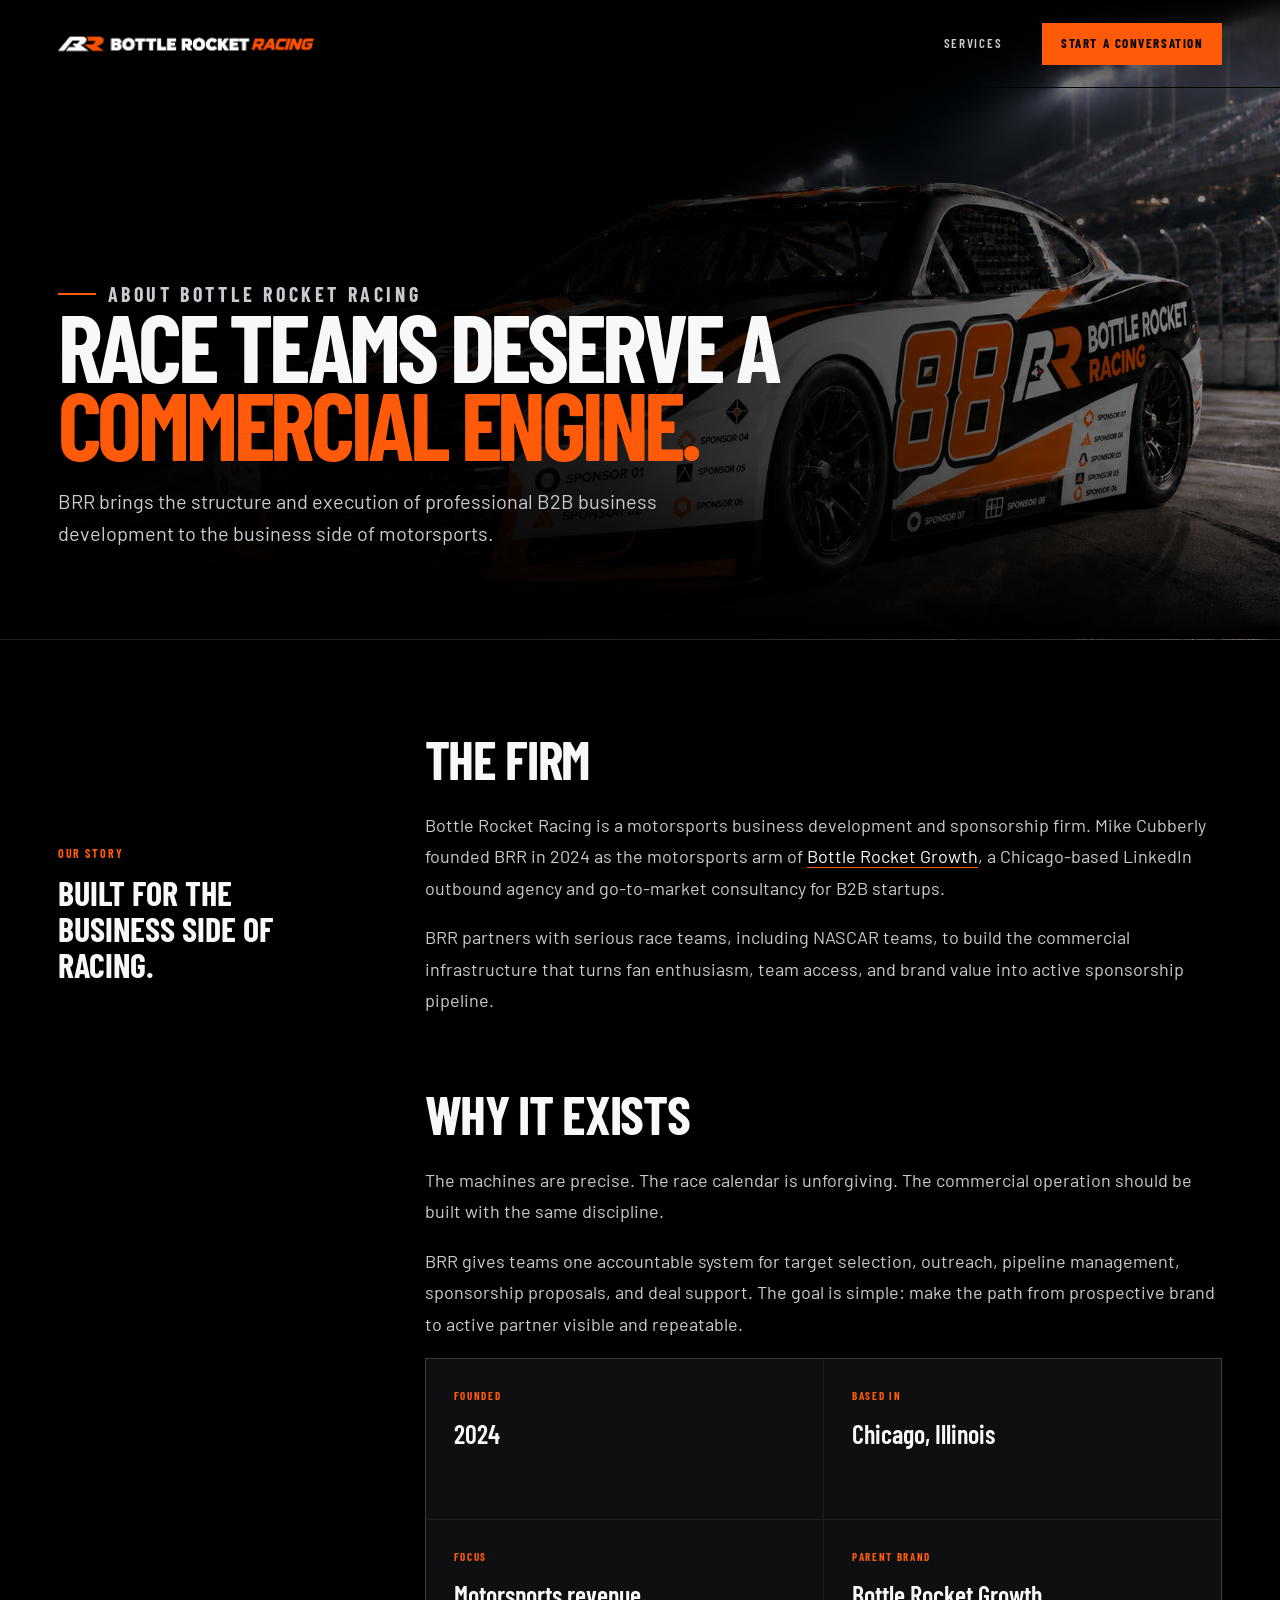
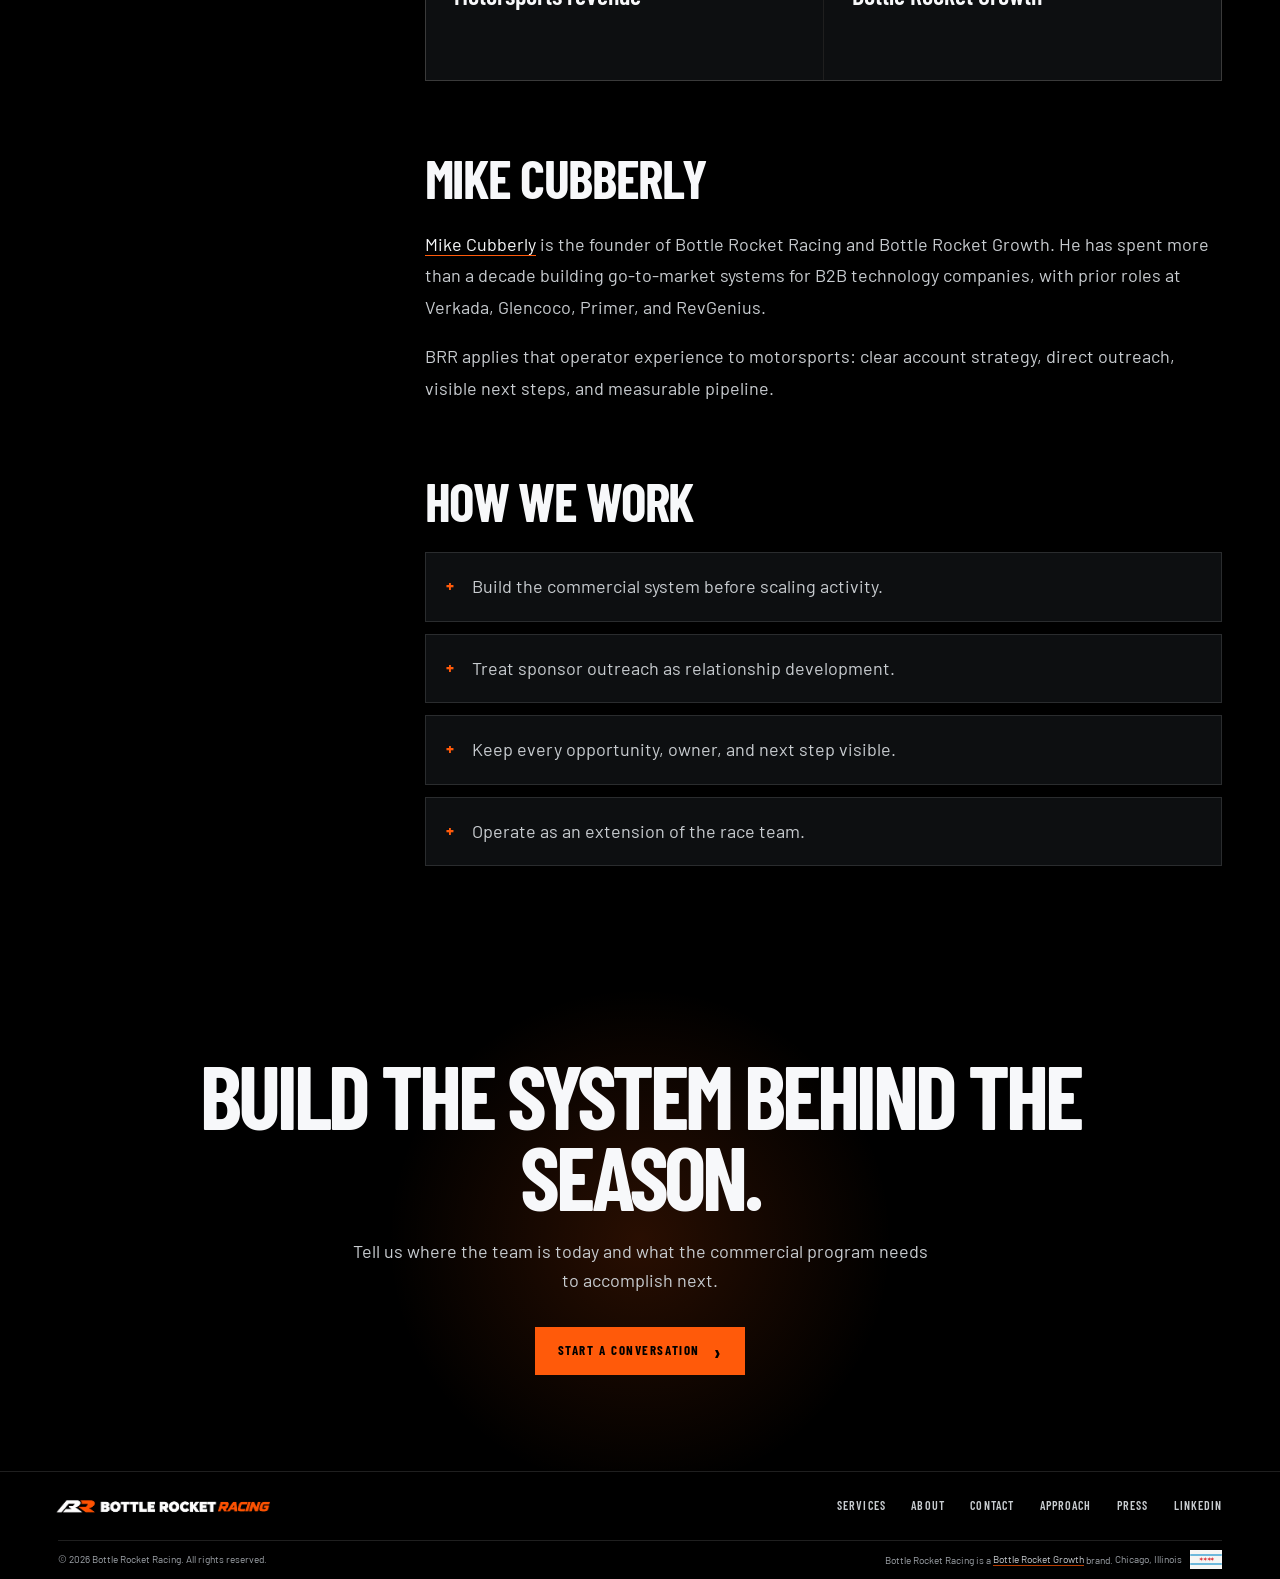
==== commit 71311b70: "Update BRR car and Kordyn colors" ====
--- a/about.html
+++ b/about.html
@@ -21,7 +21,7 @@
   <link rel="preconnect" href="https://fonts.googleapis.com">
   <link rel="preconnect" href="https://fonts.gstatic.com" crossorigin>
   <link href="https://fonts.googleapis.com/css2?family=Barlow:ital,wght@0,400;0,500;0,600;1,400&amp;family=Barlow+Condensed:ital,wght@0,500;0,600;0,700;1,600&amp;display=swap" rel="stylesheet">
-  <link rel="stylesheet" href="/styles.css?v=services-12">
+  <link rel="stylesheet" href="/styles.css?v=services-13">
   <script type="application/ld+json">
   {
     "@context": "https://schema.org",
--- a/styles.css
+++ b/styles.css
@@ -8,6 +8,7 @@
   --muted-bright: #c8ccd0;
   --orange: #ff5a0a;
   --orange-hot: #ff3d00;
+  --kordyn-blue: #1478ff;
   --line: rgba(255, 255, 255, 0.12);
   --line-hot: rgba(255, 90, 10, 0.42);
   --display: "Barlow Condensed", Arial, sans-serif;
@@ -278,7 +279,7 @@
 .hero-media {
   position: absolute;
   inset: 0;
-  background-image: url("/race-car-47.png");
+  background-image: url("/race-car-88.png");
   background-repeat: no-repeat;
   background-position: 68% center;
   background-size: cover;
@@ -654,7 +655,7 @@
 .preview-car-copy small {
   display: block;
   margin-bottom: 10px;
-  color: var(--orange);
+  color: var(--kordyn-blue);
   font-family: var(--display);
   font-size: 10px;
   font-weight: 700;
@@ -675,7 +676,7 @@
   right: 18px;
   bottom: 18px;
   padding: 9px 11px;
-  background: var(--orange);
+  background: var(--kordyn-blue);
   color: var(--black);
   font-family: var(--display);
   font-size: 10px;
@@ -709,7 +710,7 @@
 }
 
 .sender-preview-bar small {
-  color: var(--orange);
+  color: var(--kordyn-blue);
   font: inherit;
 }
 
@@ -726,11 +727,11 @@
 .sender-profile-preview:hover .sender-profile-card,
 .sender-profile-preview:focus-visible .sender-profile-card {
   transform: translateY(-3px);
-  box-shadow: 0 18px 40px rgba(0, 0, 0, 0.28), 0 0 24px rgba(255, 85, 0, 0.1);
+  box-shadow: 0 18px 40px rgba(0, 0, 0, 0.28), 0 0 24px rgba(20, 120, 255, 0.14);
 }
 
 .sender-profile-preview:focus-visible {
-  outline: 1px solid rgba(255, 112, 32, 0.9);
+  outline: 1px solid rgba(20, 120, 255, 0.9);
   outline-offset: 3px;
 }
 
@@ -740,7 +741,7 @@
   overflow: hidden;
   background-image:
     linear-gradient(180deg, rgba(0, 0, 0, 0.04), rgba(0, 0, 0, 0.2)),
-    url("/kordyn-47-linkedin-banner.png");
+    url("/kordyn-47-blue-banner.png");
   background-position: center center;
   background-repeat: no-repeat;
   background-size: cover;
@@ -932,11 +933,11 @@
   z-index: 3;
   overflow: hidden;
   padding: 7px 10px 7px 24px;
-  border: 1px solid rgba(255, 197, 157, 0.88);
+  border: 1px solid rgba(166, 205, 255, 0.9);
   border-radius: 999px;
   background:
     radial-gradient(circle at 12px 50%, #fff 0 2px, rgba(255, 255, 255, 0.18) 3px, transparent 6px),
-    linear-gradient(105deg, #ff4c00 0%, #ff7a21 34%, #ffd0ad 48%, #ff6a12 61%, #ff4c00 100%);
+    linear-gradient(105deg, #075ee0 0%, #1478ff 34%, #b8d8ff 48%, #2688ff 61%, #075ee0 100%);
   background-position: center, 100% 50%;
   background-size: auto, 260% 100%;
   color: var(--black);
@@ -946,7 +947,7 @@
   font-weight: 700;
   letter-spacing: 0.09em;
   text-transform: uppercase;
-  box-shadow: 0 5px 16px rgba(255, 85, 0, 0.25), inset 0 1px 0 rgba(255, 255, 255, 0.52);
+  box-shadow: 0 5px 16px rgba(20, 120, 255, 0.3), inset 0 1px 0 rgba(255, 255, 255, 0.52);
   will-change: transform, background-position, box-shadow;
   animation: profileCalloutFloat 3.4s ease-in-out infinite, profileCalloutShimmer 3.8s linear infinite;
 }
@@ -1993,7 +1994,7 @@
   overflow: hidden;
   background:
     linear-gradient(90deg, #000 0%, rgba(0, 0, 0, 0.88) 48%, rgba(0, 0, 0, 0.36) 100%),
-    url("/race-car-47.png") center 48% / cover no-repeat;
+    url("/race-car-88.png") center 48% / cover no-repeat;
 }
 
 .page-hero::after {
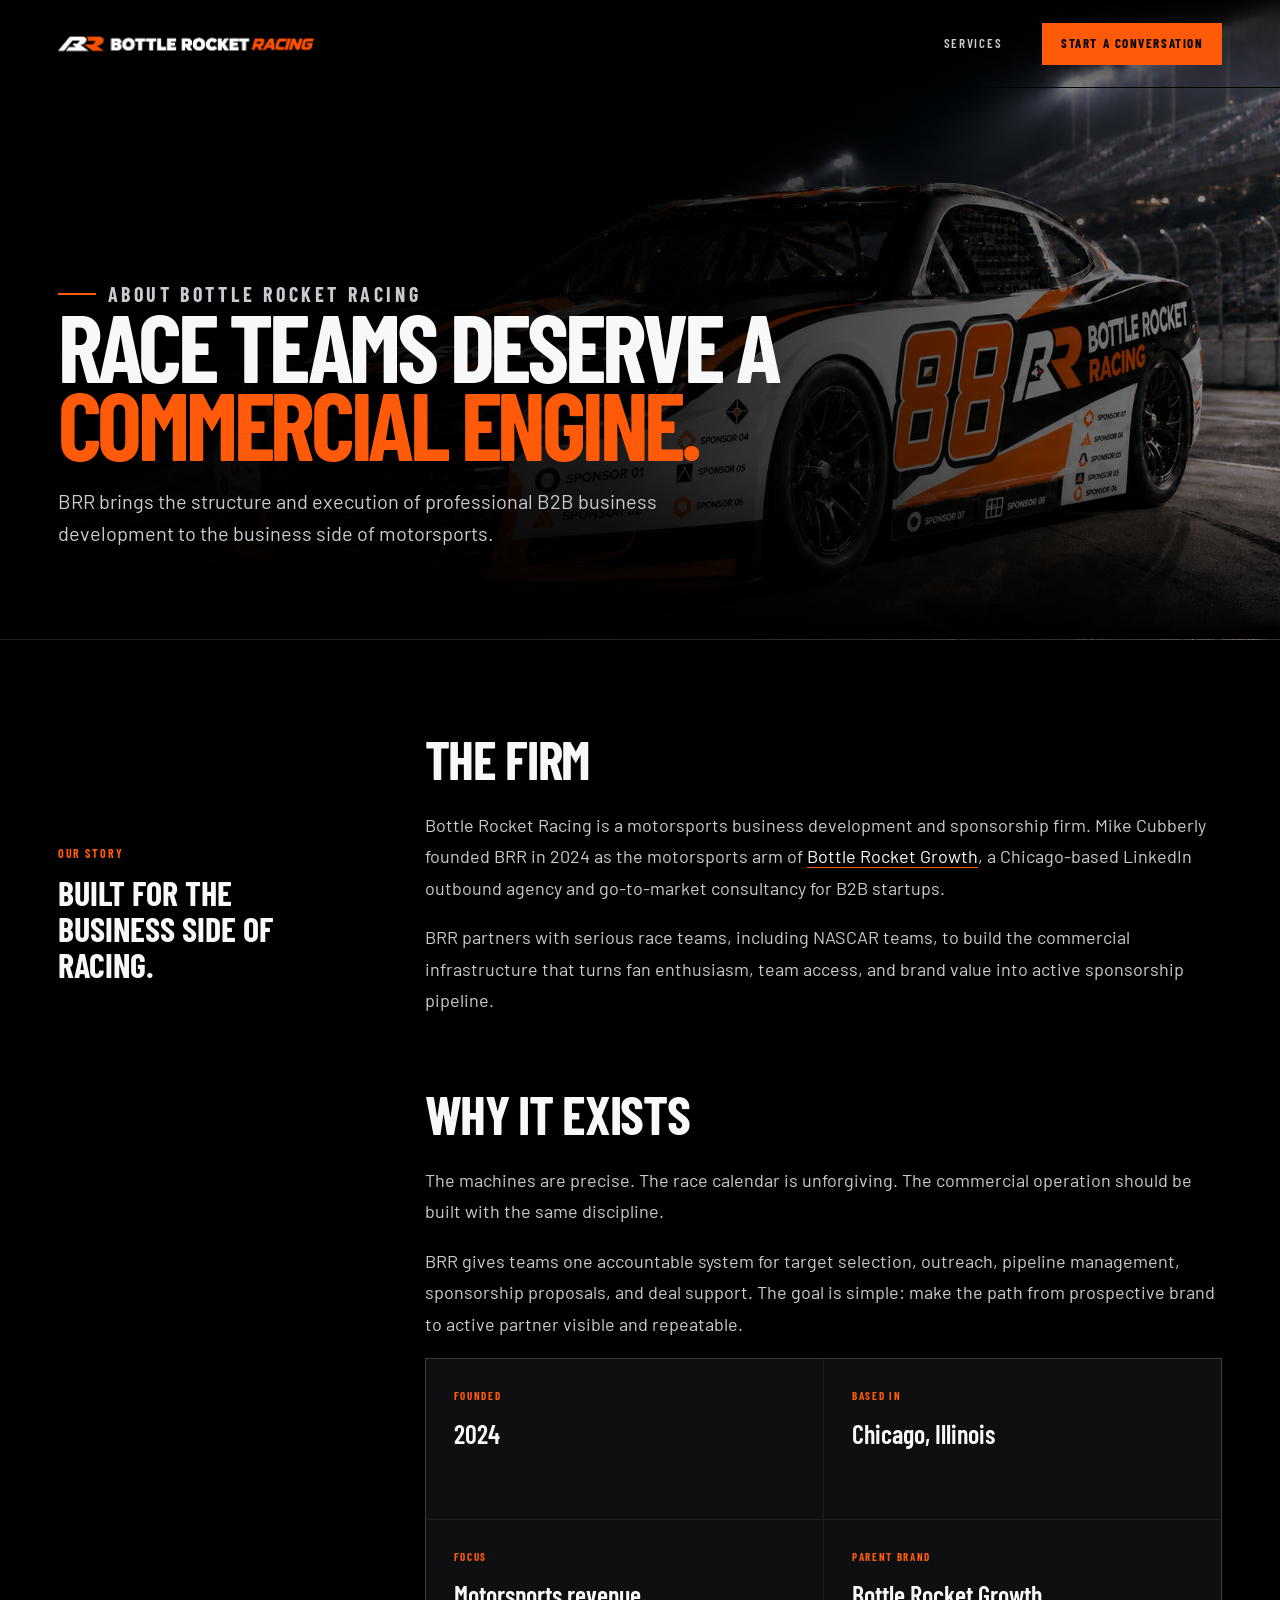
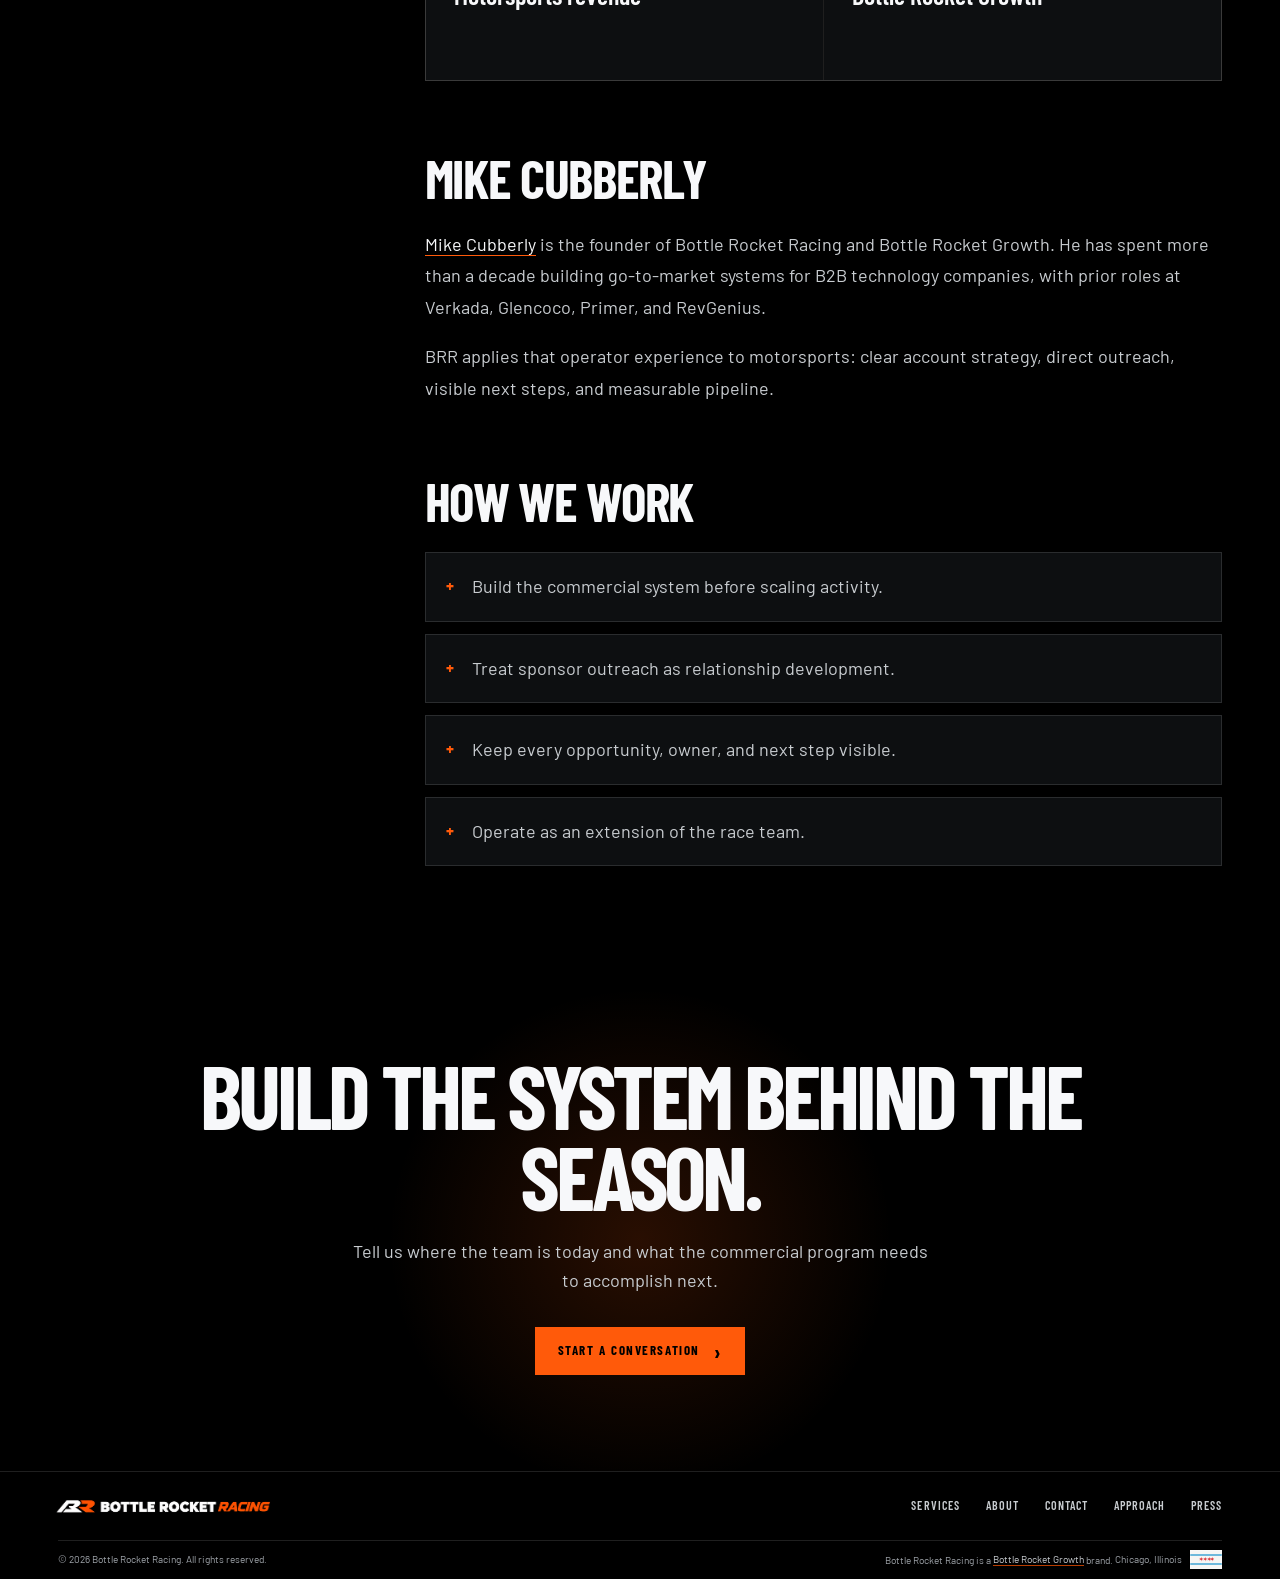
==== commit 18f4500d: "Remove LinkedIn from footer navigation" ====
--- a/about.html
+++ b/about.html
@@ -144,7 +144,6 @@
           <a href="/contact.html">Contact</a>
           <a href="/about.html#approach">Approach</a>
           <a href="/press.html">Press</a>
-          <a href="https://www.linkedin.com/in/mikecubberly" rel="me noopener" target="_blank">LinkedIn</a>
         </nav>
       </div>
       <div class="footer-bottom">
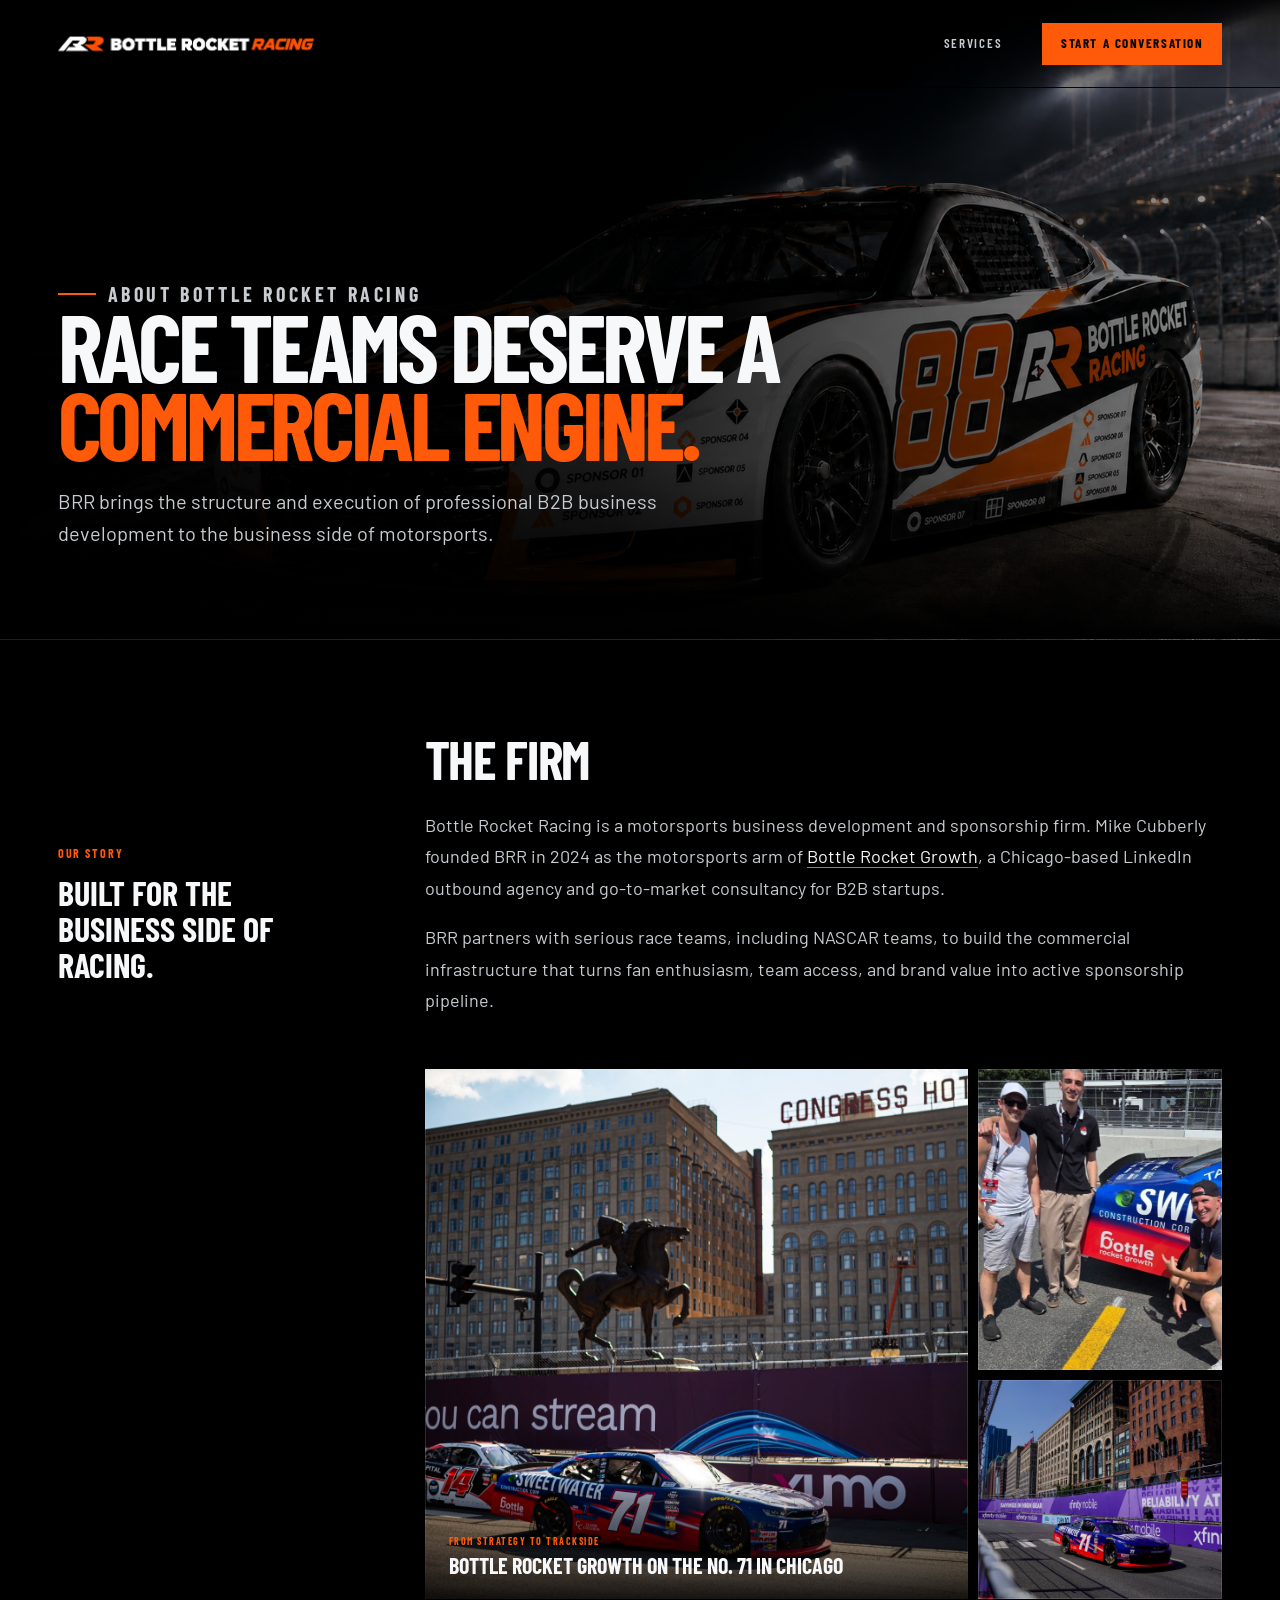
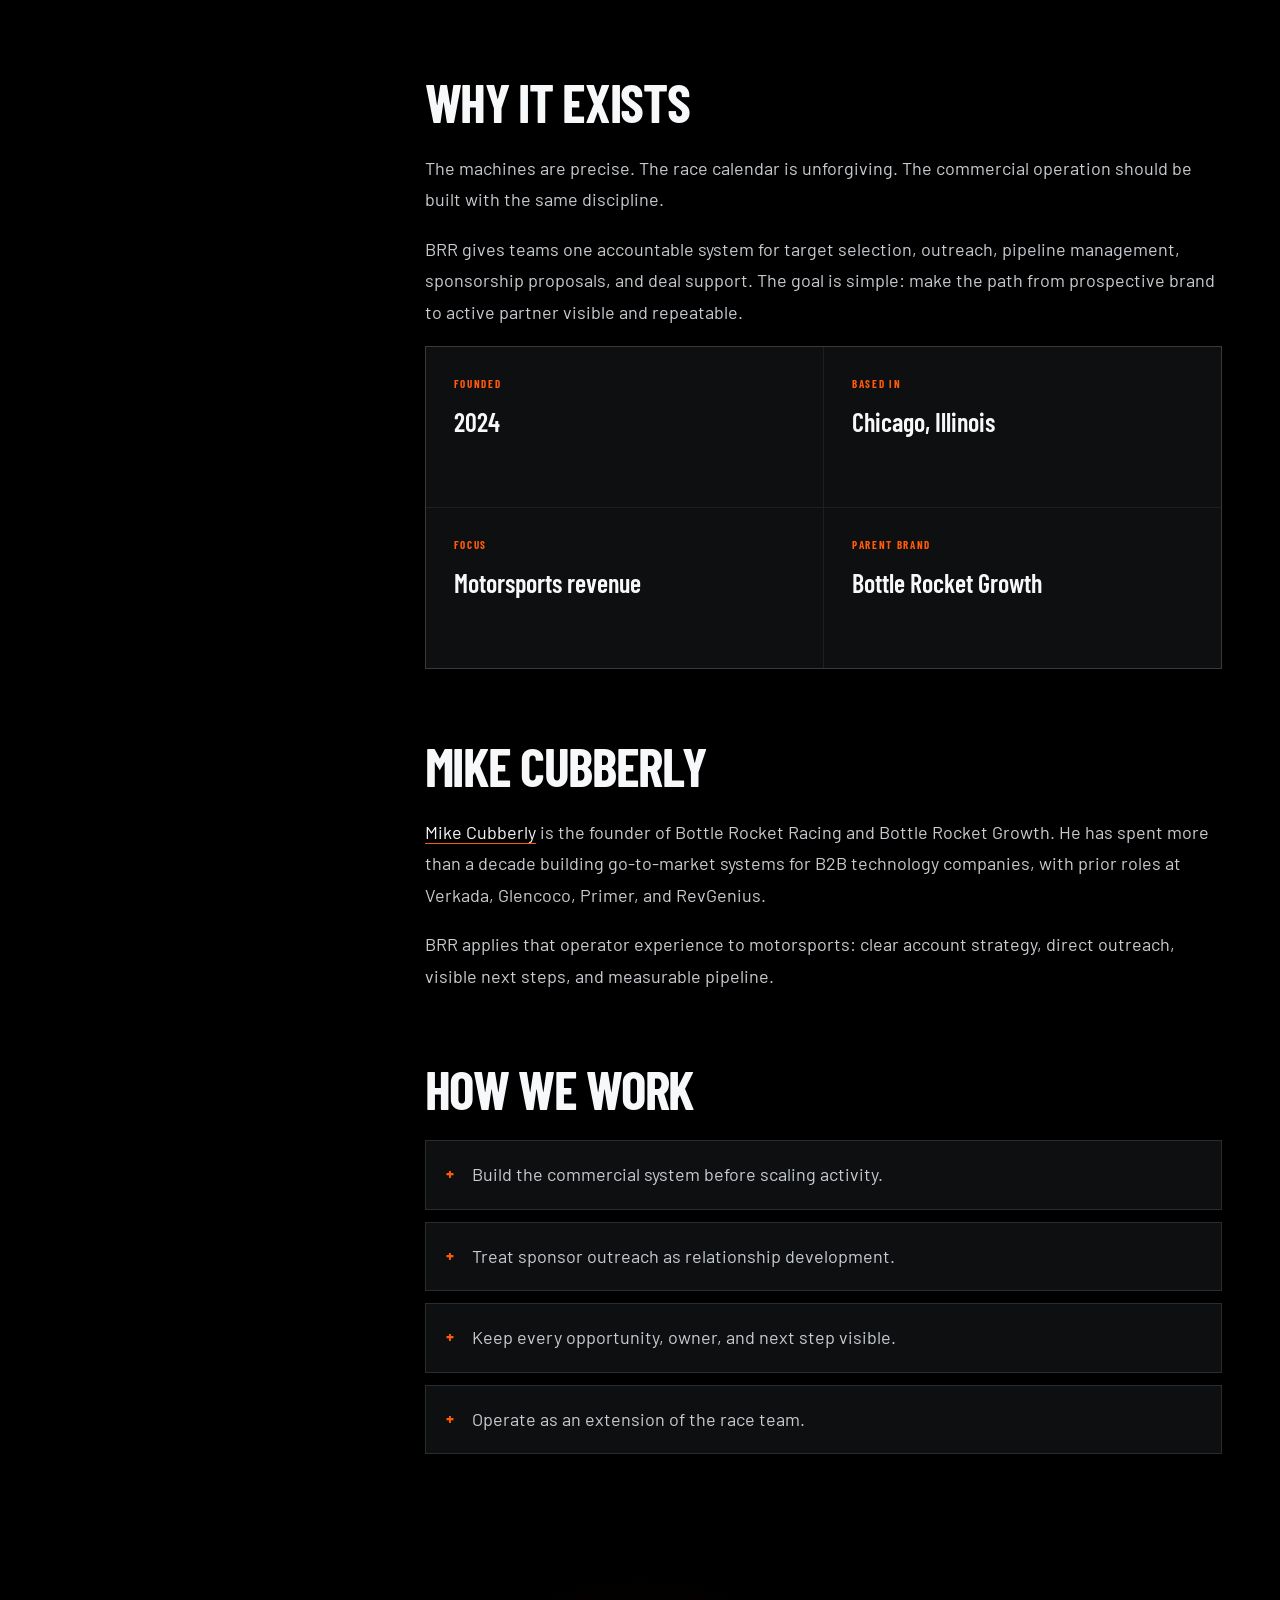
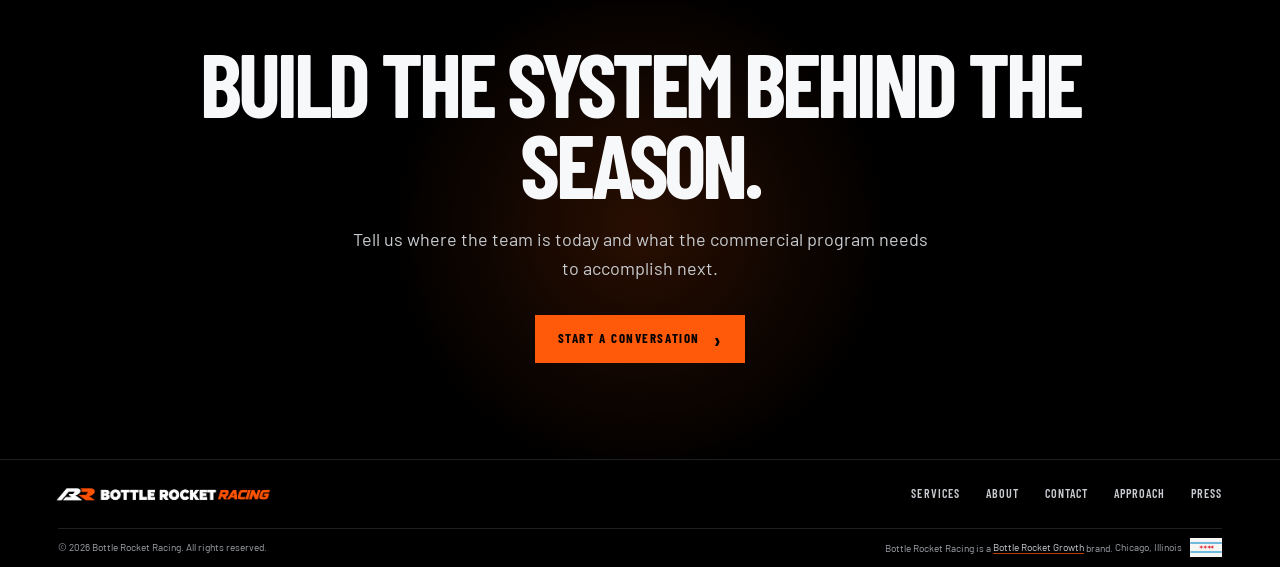
==== commit d43df38b: "Add Chicago race photography across site" ====
--- a/about.html
+++ b/about.html
@@ -8,9 +8,10 @@
   <meta name="theme-color" content="#000000">
   <meta name="robots" content="index,follow,max-image-preview:large">
   <link rel="canonical" href="https://bottlerocketracing.com/about.html">
-  <link rel="icon" href="/favicon.svg" type="image/svg+xml">
-  <link rel="icon" href="/favicon.png" type="image/png">
-  <link rel="apple-touch-icon" href="/favicon.png">
+  <link rel="icon" href="/favicon.ico?v=3" sizes="32x32">
+  <link rel="icon" href="/favicon-32.png?v=3" type="image/png" sizes="32x32">
+  <link rel="icon" href="/favicon-v2.png?v=3" type="image/png" sizes="512x512">
+  <link rel="apple-touch-icon" href="/apple-touch-icon.png?v=3" sizes="180x180">
   <meta property="og:type" content="website">
   <meta property="og:url" content="https://bottlerocketracing.com/about.html">
   <meta property="og:title" content="About Bottle Rocket Racing">
@@ -21,7 +22,7 @@
   <link rel="preconnect" href="https://fonts.googleapis.com">
   <link rel="preconnect" href="https://fonts.gstatic.com" crossorigin>
   <link href="https://fonts.googleapis.com/css2?family=Barlow:ital,wght@0,400;0,500;0,600;1,400&amp;family=Barlow+Condensed:ital,wght@0,500;0,600;0,700;1,600&amp;display=swap" rel="stylesheet">
-  <link rel="stylesheet" href="/styles.css?v=services-13">
+  <link rel="stylesheet" href="/styles.css?v=services-14">
   <script type="application/ld+json">
   {
     "@context": "https://schema.org",
@@ -84,6 +85,21 @@
           <h2>The firm</h2>
           <p>Bottle Rocket Racing is a motorsports business development and sponsorship firm. Mike Cubberly founded BRR in 2024 as the motorsports arm of <a href="https://bottlerocketgrowth.com" target="_blank" rel="noopener">Bottle Rocket Growth</a>, a Chicago-based LinkedIn outbound agency and go-to-market consultancy for B2B startups.</p>
           <p>BRR partners with serious race teams, including NASCAR teams, to build the commercial infrastructure that turns fan enthusiasm, team access, and brand value into active sponsorship pipeline.</p>
+
+          <div class="about-race-story" aria-label="Bottle Rocket Growth at the Chicago street race">
+            <figure class="about-race-photo about-race-photo-main">
+              <img src="/race-chicago-congress.jpg" alt="Ryan Ellis Racing number 71 car with Bottle Rocket Growth branding beneath the Congress Hotel sign in Chicago" width="1800" height="1197" loading="lazy">
+              <figcaption><span>From strategy to trackside</span><strong>Bottle Rocket Growth on the No. 71 in Chicago</strong></figcaption>
+            </figure>
+            <div class="about-race-stack">
+              <figure class="about-race-photo">
+                <img src="/race-chicago-team.jpg" alt="Three people beside the number 71 race car with Bottle Rocket Growth branding" width="564" height="848" loading="lazy">
+              </figure>
+              <figure class="about-race-photo">
+                <img src="/race-chicago-turn-ten.jpg" alt="Ryan Ellis Racing number 71 car carrying Bottle Rocket Growth branding through turn 10 in Chicago" width="1500" height="1000" loading="lazy">
+              </figure>
+            </div>
+          </div>
 
           <h2>Why it exists</h2>
           <p>The machines are precise. The race calendar is unforgiving. The commercial operation should be built with the same discipline.</p>
--- a/styles.css
+++ b/styles.css
@@ -433,6 +433,107 @@
   font-weight: 600;
   letter-spacing: 0.14em;
   line-height: 1.25;
+  text-transform: uppercase;
+}
+
+.race-proof-section {
+  padding: 92px 0;
+  border-top: 1px solid var(--line);
+  border-bottom: 1px solid var(--line);
+  background:
+    radial-gradient(circle at 84% 12%, rgba(255, 90, 10, 0.1), transparent 28%),
+    #050607;
+}
+
+.race-proof-head {
+  display: grid;
+  grid-template-columns: minmax(0, 1.25fr) minmax(280px, 0.5fr);
+  align-items: end;
+  gap: 56px;
+  margin-bottom: 42px;
+}
+
+.race-proof-head > p {
+  margin: 0;
+  color: var(--muted-bright);
+  font-size: 17px;
+  line-height: 1.65;
+}
+
+.race-proof-gallery {
+  display: grid;
+  grid-template-columns: minmax(0, 1.55fr) minmax(320px, 0.75fr);
+  gap: 14px;
+  min-height: 510px;
+}
+
+.race-proof-photo,
+.about-race-photo {
+  position: relative;
+  margin: 0;
+  overflow: hidden;
+  background: var(--panel);
+}
+
+.race-proof-photo::after,
+.about-race-photo::after {
+  content: "";
+  position: absolute;
+  inset: 0;
+  border: 1px solid rgba(255, 255, 255, 0.13);
+  pointer-events: none;
+}
+
+.race-proof-photo img,
+.about-race-photo img {
+  width: 100%;
+  height: 100%;
+  object-fit: cover;
+  transition: transform 700ms cubic-bezier(0.22, 0.8, 0.3, 1);
+}
+
+.race-proof-photo:hover img,
+.about-race-photo:hover img {
+  transform: scale(1.025);
+}
+
+.race-proof-photo-main img {
+  object-position: 58% center;
+}
+
+.race-proof-photo-secondary img {
+  object-position: 64% center;
+}
+
+.race-proof-photo figcaption,
+.about-race-photo figcaption {
+  position: absolute;
+  z-index: 2;
+  inset: auto 0 0;
+  padding: 54px 24px 22px;
+  background: linear-gradient(transparent, rgba(0, 0, 0, 0.9));
+}
+
+.race-proof-photo figcaption span,
+.about-race-photo figcaption span {
+  display: block;
+  margin-bottom: 5px;
+  color: var(--orange);
+  font-family: var(--display);
+  font-size: 10px;
+  font-weight: 700;
+  letter-spacing: 0.15em;
+  text-transform: uppercase;
+}
+
+.race-proof-photo figcaption strong,
+.about-race-photo figcaption strong {
+  display: block;
+  color: var(--white);
+  font-family: var(--display);
+  font-size: 22px;
+  font-weight: 650;
+  line-height: 1.05;
   text-transform: uppercase;
 }
 
@@ -2085,6 +2186,33 @@
   border-bottom: 1px solid var(--orange);
 }
 
+.about-race-story {
+  display: grid;
+  grid-template-columns: minmax(0, 1.38fr) minmax(210px, 0.62fr);
+  gap: 10px;
+  height: 530px;
+  margin: 52px 0 76px;
+}
+
+.about-race-stack {
+  display: grid;
+  grid-template-rows: 1.16fr 0.84fr;
+  gap: 10px;
+  min-height: 0;
+}
+
+.about-race-stack .about-race-photo:first-child img {
+  object-position: center 38%;
+}
+
+.about-race-stack .about-race-photo:last-child img {
+  object-position: 69% center;
+}
+
+.about-race-photo-main img {
+  object-position: 55% center;
+}
+
 .plain-list {
   display: grid;
   gap: 12px;
@@ -2453,6 +2581,7 @@
   }
 
   .section-head,
+  .race-proof-head,
   .pipeline-grid,
   .founder-grid,
   .content-grid,
@@ -2462,6 +2591,15 @@
 
   .section-head {
     gap: 22px;
+  }
+
+  .race-proof-head {
+    gap: 22px;
+  }
+
+  .race-proof-gallery {
+    grid-template-columns: minmax(0, 1.25fr) minmax(280px, 0.75fr);
+    min-height: 440px;
   }
 
   .offer-split {
@@ -2609,6 +2747,43 @@
 
   .section {
     padding: 68px 0;
+  }
+
+  .race-proof-section {
+    padding: 68px 0;
+  }
+
+  .race-proof-head {
+    margin-bottom: 30px;
+  }
+
+  .race-proof-gallery {
+    grid-template-columns: 1fr;
+    min-height: 0;
+  }
+
+  .race-proof-photo {
+    aspect-ratio: 4 / 3;
+  }
+
+  .race-proof-photo-main img {
+    object-position: 62% center;
+  }
+
+  .about-race-story {
+    grid-template-columns: 1fr;
+    height: auto;
+    margin: 42px 0 60px;
+  }
+
+  .about-race-photo-main {
+    aspect-ratio: 4 / 3;
+  }
+
+  .about-race-stack {
+    grid-template-columns: 0.85fr 1.15fr;
+    grid-template-rows: none;
+    height: 310px;
   }
 
   .section-head {
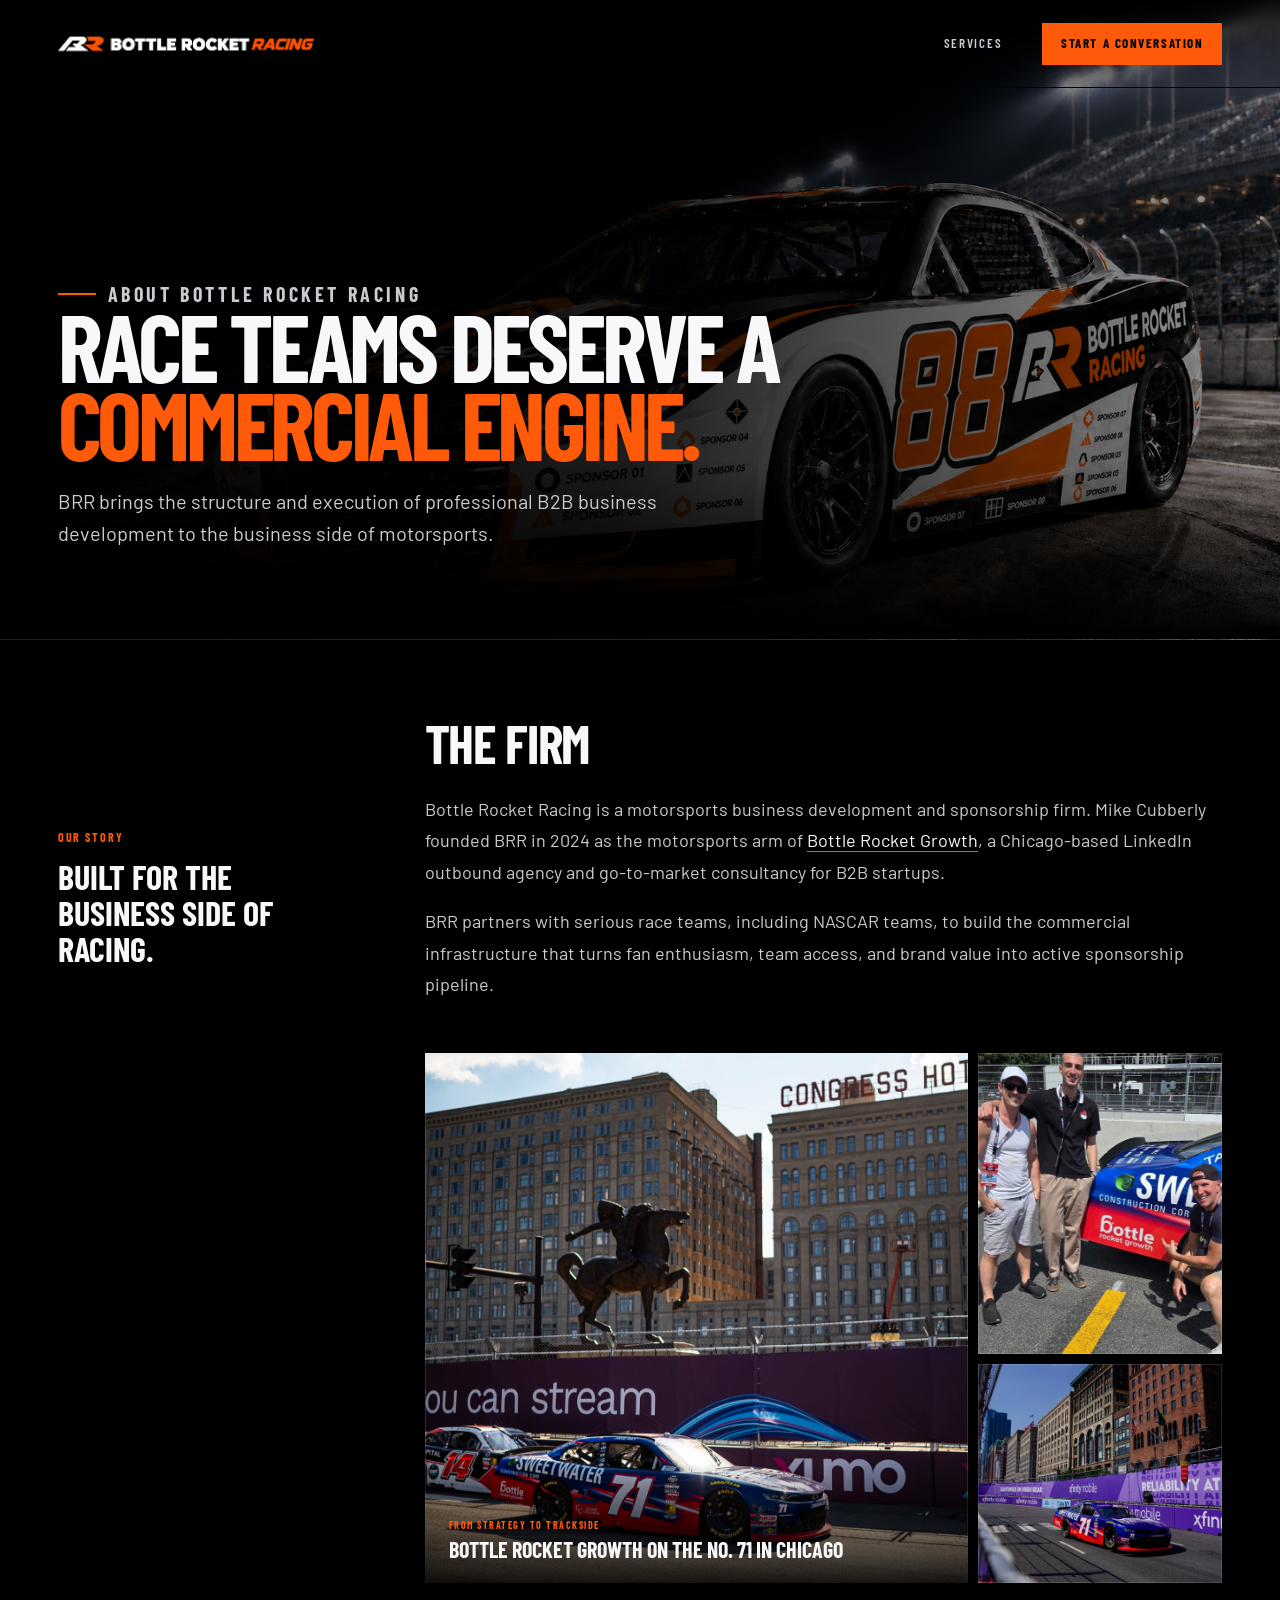
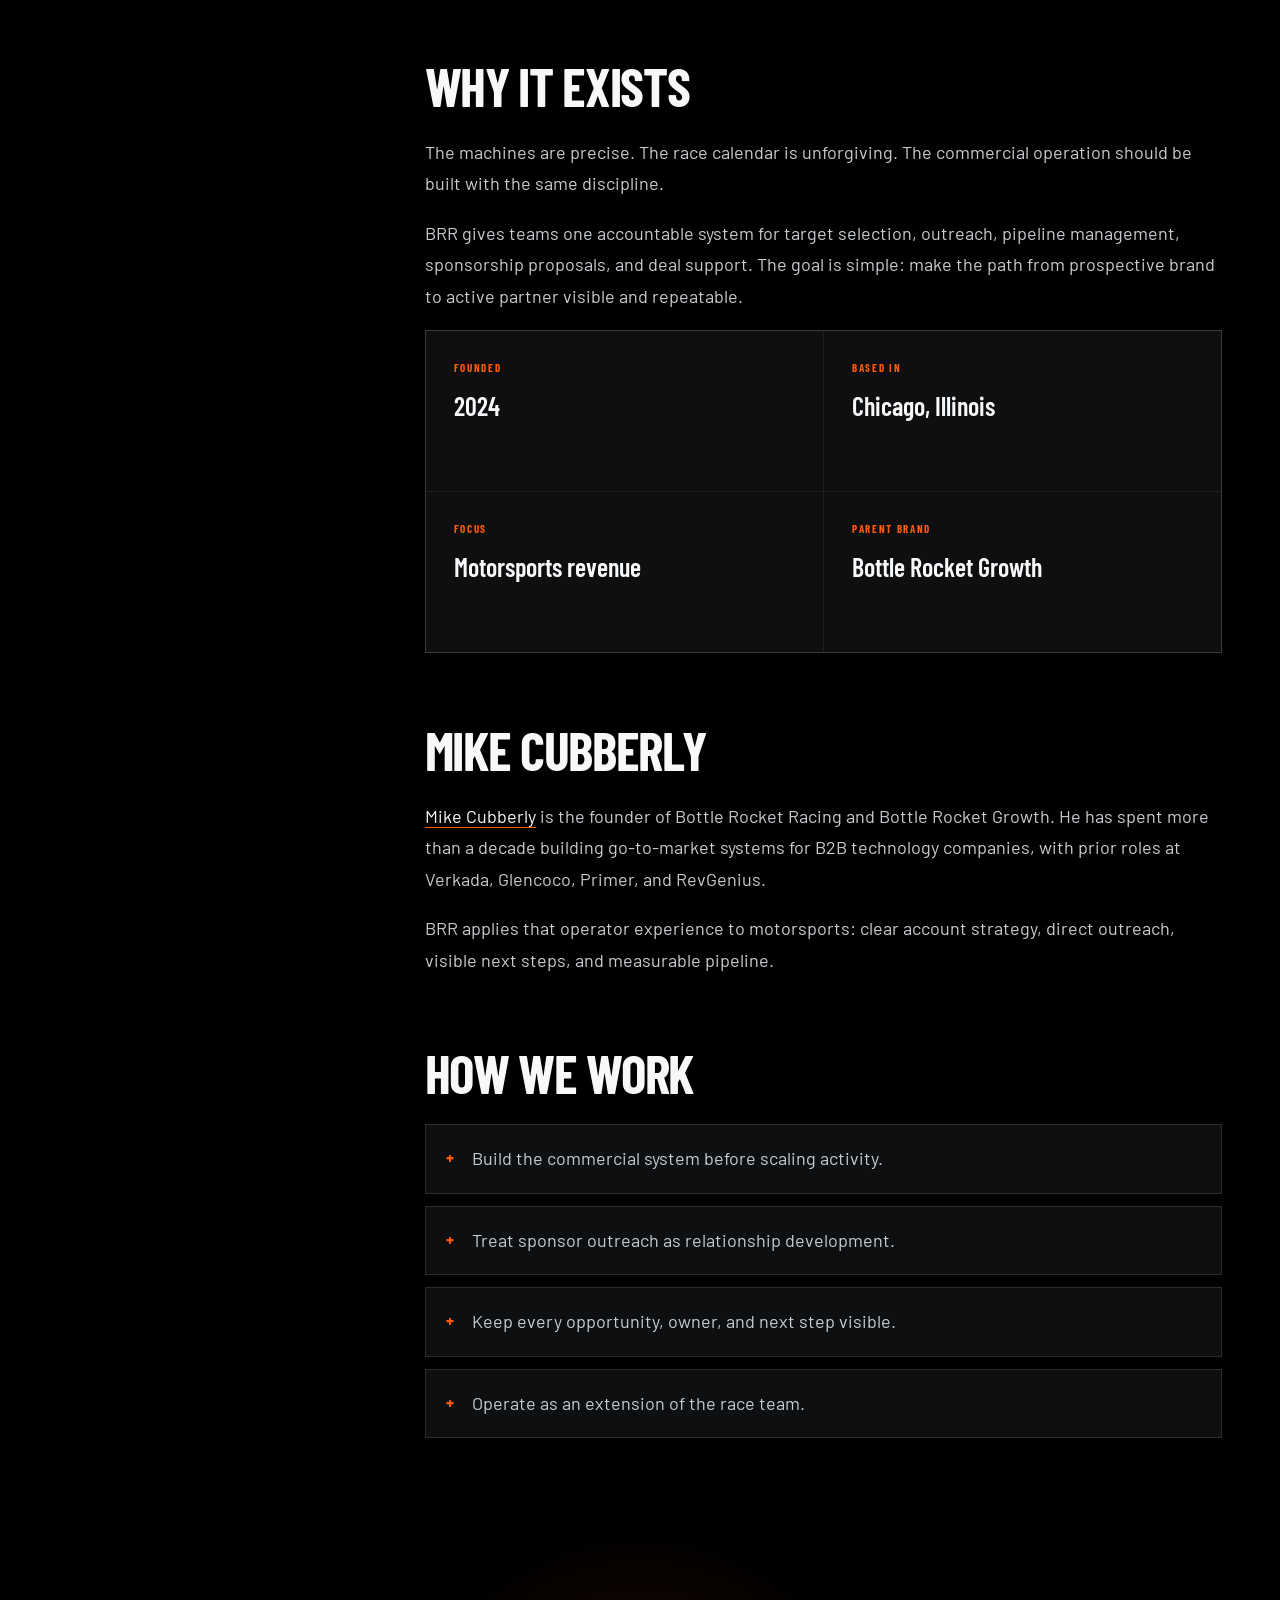
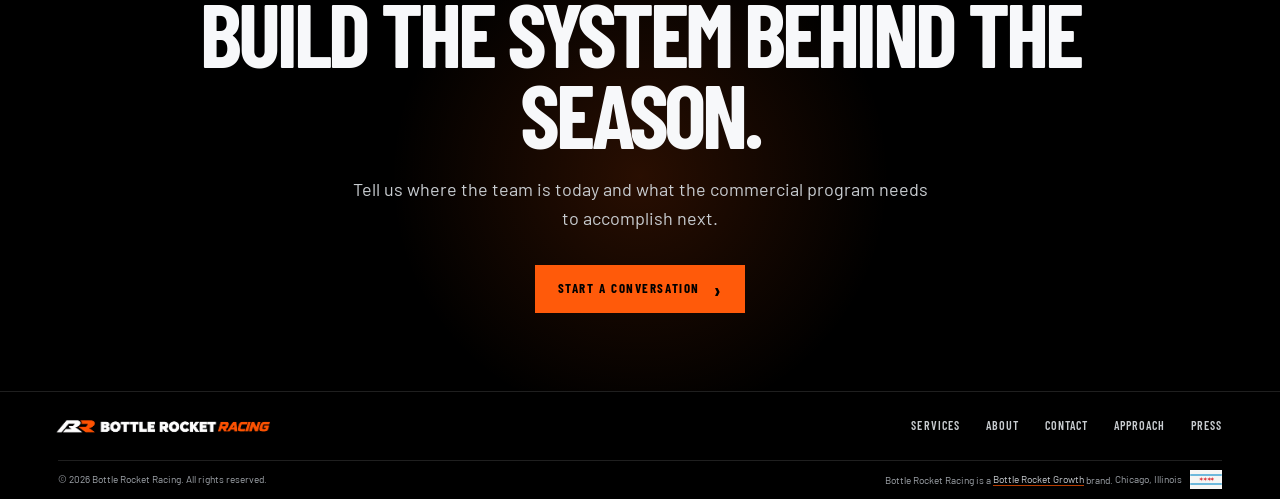
==== commit 38624cb4: "Polish site spacing and hero artwork" ====
--- a/about.html
+++ b/about.html
@@ -22,7 +22,8 @@
   <link rel="preconnect" href="https://fonts.googleapis.com">
   <link rel="preconnect" href="https://fonts.gstatic.com" crossorigin>
   <link href="https://fonts.googleapis.com/css2?family=Barlow:ital,wght@0,400;0,500;0,600;1,400&amp;family=Barlow+Condensed:ital,wght@0,500;0,600;0,700;1,600&amp;display=swap" rel="stylesheet">
-  <link rel="stylesheet" href="/styles.css?v=services-14">
+  <link rel="preload" as="image" href="/race-car-88-crisp.png" fetchpriority="high">
+  <link rel="stylesheet" href="/styles.css?v=services-16">
   <script type="application/ld+json">
   {
     "@context": "https://schema.org",
@@ -168,6 +169,6 @@
       </div>
     </div>
   </footer>
-  <script src="/site.js?v=services-7" defer></script>
+  <script src="/site.js?v=services-8" defer></script>
 </body>
 </html>
--- a/styles.css
+++ b/styles.css
@@ -270,8 +270,8 @@
 .hero {
   position: relative;
   display: flex;
-  min-height: min(840px, 92svh);
-  padding: 132px 0 28px;
+  min-height: min(760px, 86svh);
+  padding: 118px 0 22px;
   overflow: hidden;
   background: var(--black);
 }
@@ -279,7 +279,7 @@
 .hero-media {
   position: absolute;
   inset: 0;
-  background-image: url("/race-car-88.png");
+  background-image: url("/race-car-88-crisp.png");
   background-repeat: no-repeat;
   background-position: 68% center;
   background-size: cover;
@@ -326,7 +326,7 @@
 
 .hero-copy {
   max-width: 670px;
-  padding-bottom: clamp(42px, 6vh, 72px);
+  padding-bottom: clamp(30px, 4vh, 46px);
 }
 
 .eyebrow {
@@ -437,7 +437,7 @@
 }
 
 .race-proof-section {
-  padding: 92px 0;
+  padding: 64px 0;
   border-top: 1px solid var(--line);
   border-bottom: 1px solid var(--line);
   background:
@@ -449,22 +449,102 @@
   display: grid;
   grid-template-columns: minmax(0, 1.25fr) minmax(280px, 0.5fr);
   align-items: end;
-  gap: 56px;
-  margin-bottom: 42px;
-}
-
-.race-proof-head > p {
+  gap: 48px;
+  margin-bottom: 26px;
+}
+
+.race-proof-head-side > p {
   margin: 0;
   color: var(--muted-bright);
   font-size: 17px;
   line-height: 1.65;
 }
 
+.race-gallery-controls {
+  display: grid;
+  grid-template-columns: minmax(0, 1fr) auto 48px 48px;
+  align-items: center;
+  gap: 9px;
+  margin-top: 24px;
+}
+
+.race-gallery-instruction,
+.race-gallery-count {
+  color: var(--muted);
+  font-family: var(--display);
+  font-size: 10px;
+  font-weight: 700;
+  letter-spacing: 0.14em;
+  text-transform: uppercase;
+}
+
+.race-gallery-count {
+  min-width: 38px;
+  color: var(--white);
+  text-align: center;
+}
+
+.race-gallery-button {
+  display: grid;
+  place-items: center;
+  width: 48px;
+  height: 48px;
+  padding: 0;
+  border: 1px solid var(--orange);
+  color: var(--black);
+  background: var(--orange);
+  font-family: var(--display);
+  font-size: 24px;
+  line-height: 1;
+  cursor: pointer;
+  transition: color 160ms ease, background 160ms ease, border-color 160ms ease, opacity 160ms ease;
+}
+
+.race-gallery-button:hover:not(:disabled),
+.race-gallery-button:focus-visible {
+  color: var(--white);
+  background: var(--orange-hot);
+  border-color: var(--orange-hot);
+}
+
+.race-gallery-button:disabled {
+  color: var(--muted);
+  background: transparent;
+  border-color: var(--line);
+  cursor: default;
+  opacity: 0.55;
+}
+
 .race-proof-gallery {
-  display: grid;
-  grid-template-columns: minmax(0, 1.55fr) minmax(320px, 0.75fr);
+  display: flex;
   gap: 14px;
-  min-height: 510px;
+  padding: 0 0 20px;
+  overflow-x: auto;
+  overscroll-behavior-inline: contain;
+  scroll-behavior: smooth;
+  scroll-snap-type: x mandatory;
+  scrollbar-color: var(--orange) rgba(255, 255, 255, 0.1);
+  scrollbar-width: auto;
+  -webkit-overflow-scrolling: touch;
+}
+
+.race-proof-gallery:focus-visible {
+  outline: 1px solid var(--orange);
+  outline-offset: 8px;
+}
+
+.race-proof-gallery::-webkit-scrollbar {
+  height: 10px;
+}
+
+.race-proof-gallery::-webkit-scrollbar-track {
+  background: rgba(255, 255, 255, 0.1);
+}
+
+.race-proof-gallery::-webkit-scrollbar-thumb {
+  border: 2px solid #050607;
+  border-radius: 999px;
+  background: var(--orange);
 }
 
 .race-proof-photo,
@@ -473,6 +553,18 @@
   margin: 0;
   overflow: hidden;
   background: var(--panel);
+}
+
+.race-proof-photo {
+  flex: 0 0 min(64vw, 760px);
+  aspect-ratio: 16 / 9;
+  scroll-snap-align: start;
+  scroll-snap-stop: always;
+}
+
+.race-proof-photo-portrait {
+  flex-basis: min(39vw, 470px);
+  aspect-ratio: 4 / 5;
 }
 
 .race-proof-photo::after,
@@ -505,6 +597,26 @@
   object-position: 64% center;
 }
 
+.race-proof-photo-skyline img {
+  object-position: 68% center;
+}
+
+.race-proof-photo-congress img {
+  object-position: 55% center;
+}
+
+.race-proof-photo-turn-six img {
+  object-position: 70% center;
+}
+
+.race-proof-photo-turn-ten img {
+  object-position: 72% center;
+}
+
+.race-proof-photo-portrait img {
+  object-position: center 38%;
+}
+
 .race-proof-photo figcaption,
 .about-race-photo figcaption {
   position: absolute;
@@ -539,7 +651,7 @@
 
 .section {
   position: relative;
-  padding: 92px 0;
+  padding: 76px 0;
   overflow: hidden;
 }
 
@@ -558,7 +670,7 @@
   grid-template-columns: minmax(0, 1.2fr) minmax(280px, 0.55fr);
   align-items: end;
   gap: 56px;
-  margin-bottom: 46px;
+  margin-bottom: 36px;
 }
 
 .section-title {
@@ -591,7 +703,7 @@
 .offer-split {
   display: grid;
   grid-template-columns: minmax(0, 0.88fr) minmax(0, 1.12fr);
-  gap: 28px;
+  gap: 22px;
   align-items: start;
 }
 
@@ -614,7 +726,7 @@
 
 .offer-panel-head {
   min-height: 0;
-  padding: 26px 30px 24px;
+  padding: 22px 26px 20px;
   border-bottom: 1px solid var(--line);
 }
 
@@ -792,7 +904,7 @@
 }
 
 .sender-profile-preview {
-  padding: 14px;
+  padding: 12px;
   border-bottom: 1px solid var(--line);
   background: #080a0d;
 }
@@ -838,7 +950,7 @@
 
 .sender-profile-banner {
   position: relative;
-  height: 148px;
+  height: 118px;
   overflow: hidden;
   background-image:
     linear-gradient(180deg, rgba(0, 0, 0, 0.04), rgba(0, 0, 0, 0.2)),
@@ -851,15 +963,15 @@
 .sender-profile-body {
   position: relative;
   display: grid;
-  grid-template-columns: 84px minmax(0, 1fr);
-  gap: 14px;
-  padding: 0 18px 15px;
+  grid-template-columns: 70px minmax(0, 1fr);
+  gap: 12px;
+  padding: 0 15px 12px;
 }
 
 .sender-avatar {
-  width: 80px;
-  height: 80px;
-  margin-top: -30px;
+  width: 66px;
+  height: 66px;
+  margin-top: -24px;
   border: 4px solid #f4f6f8;
   border-radius: 50%;
   background-image: url("https://bottlerocketgrowth.com/assets/fictional-sender-headshots.jpg");
@@ -870,7 +982,7 @@
 }
 
 .sender-identity {
-  padding-top: 14px;
+  padding-top: 11px;
 }
 
 .sender-identity strong,
@@ -931,8 +1043,8 @@
 
 .sender-headline {
   grid-column: 1 / -1;
-  margin-top: 8px;
-  padding: 12px 13px;
+  margin-top: 5px;
+  padding: 9px 11px;
   border: 1px solid #dde3e9;
   border-radius: 6px;
   background: #fff;
@@ -950,8 +1062,8 @@
 
 .sender-profile-bottom > span,
 .sender-experience {
-  min-height: 88px;
-  padding: 10px;
+  min-height: 72px;
+  padding: 8px;
   border: 1px solid #dde3e9;
   border-radius: 6px;
   background: #fff;
@@ -1356,24 +1468,24 @@
 
 .foundation-content .microsite-preview {
   display: grid;
-  grid-template-rows: 35px 270px;
+  grid-template-rows: 35px 230px;
   border-right: 0;
   border-bottom: 1px solid var(--line);
 }
 
 .foundation-content .preview-car-wrap {
-  height: 270px;
+  height: 230px;
   min-height: 0;
 }
 
 .foundation-list {
-  padding: 4px 22px 8px;
+  padding: 2px 20px 6px;
 }
 
 .foundation-row {
   grid-template-columns: 92px minmax(0, 1fr);
   gap: 18px;
-  padding: 17px 2px;
+  padding: 14px 2px;
 }
 
 .foundation-row > strong {
@@ -1392,7 +1504,7 @@
 
 .pipeline-overview {
   display: block;
-  padding: 14px 16px 0;
+  padding: 12px 14px 0;
   border-bottom: 0;
 }
 
@@ -1406,8 +1518,8 @@
   align-items: end;
   justify-content: space-between;
   gap: 22px;
-  margin: 16px 16px 0;
-  padding: 16px 2px 14px;
+  margin: 12px 14px 0;
+  padding: 12px 2px 11px;
   border-top: 1px solid var(--line);
 }
 
@@ -1443,17 +1555,17 @@
 .tier-list {
   display: grid;
   grid-template-columns: 1fr;
-  gap: 9px;
-  padding: 0 16px 16px;
+  gap: 7px;
+  padding: 0 14px 14px;
 }
 
 .tier-row {
   position: relative;
   display: grid;
   grid-template-columns: minmax(0, 1fr) auto;
-  gap: 9px 20px;
+  gap: 7px 18px;
   min-height: 0;
-  padding: 18px;
+  padding: 14px;
   border: 1px solid var(--line);
   background: #07090b;
 }
@@ -1510,13 +1622,13 @@
   width: fit-content;
   min-height: 0;
   margin: 1px 0 0;
-  padding: 7px 9px;
+  padding: 6px 8px;
 }
 
 .tier-terms {
   grid-column: 1 / -1;
   margin: 3px 0 0;
-  padding-top: 11px;
+  padding-top: 8px;
   border-top: 1px solid var(--line);
 }
 
@@ -1722,14 +1834,14 @@
 .pipeline-grid {
   display: grid;
   grid-template-columns: 0.9fr 1.1fr;
-  min-height: 510px;
+  min-height: 480px;
 }
 
 .pipeline-copy {
   display: flex;
   flex-direction: column;
   justify-content: center;
-  padding: 68px 64px 68px 0;
+  padding: 56px 58px 56px 0;
 }
 
 .pipeline-visual {
@@ -1738,7 +1850,7 @@
   display: flex;
   align-items: center;
   justify-content: center;
-  min-height: 510px;
+  min-height: 480px;
   border-left: 1px solid var(--line);
   overflow: hidden;
   background:
@@ -1928,7 +2040,7 @@
 
 .founder-band {
   position: relative;
-  padding: 64px 0;
+  padding: 50px 0;
   border-top: 1px solid var(--line);
   background: var(--orange);
   color: var(--black);
@@ -1961,14 +2073,14 @@
   position: relative;
   z-index: 1;
   display: grid;
-  grid-template-columns: 180px minmax(210px, 0.5fr) minmax(0, 1.25fr);
+  grid-template-columns: 160px minmax(210px, 0.5fr) minmax(0, 1.25fr);
   align-items: center;
   gap: clamp(34px, 4vw, 72px);
 }
 
 .founder-portrait-frame {
   position: relative;
-  width: 180px;
+  width: 160px;
   aspect-ratio: 1;
   padding: 7px;
   border: 3px solid var(--black);
@@ -2060,7 +2172,7 @@
 
 .cta-section {
   position: relative;
-  padding: 96px 0;
+  padding: 78px 0;
   text-align: center;
   background:
     radial-gradient(circle at 50% 55%, rgba(255, 90, 10, 0.16), transparent 36%),
@@ -2095,7 +2207,7 @@
   overflow: hidden;
   background:
     linear-gradient(90deg, #000 0%, rgba(0, 0, 0, 0.88) 48%, rgba(0, 0, 0, 0.36) 100%),
-    url("/race-car-88.png") center 48% / cover no-repeat;
+    url("/race-car-88-crisp.png") center 48% / cover no-repeat;
 }
 
 .page-hero::after {
@@ -2563,7 +2675,7 @@
 
   .hero {
     min-height: auto;
-    padding: 136px 0 24px;
+    padding: 112px 0 22px;
   }
 
   .hero-media {
@@ -2577,7 +2689,7 @@
   }
 
   .hero-copy {
-    padding: 38vh 0 54px;
+    padding: 30vh 0 40px;
   }
 
   .section-head,
@@ -2597,11 +2709,6 @@
     gap: 22px;
   }
 
-  .race-proof-gallery {
-    grid-template-columns: minmax(0, 1.25fr) minmax(280px, 0.75fr);
-    min-height: 440px;
-  }
-
   .offer-split {
     grid-template-columns: 1fr;
     gap: 42px;
@@ -2640,7 +2747,7 @@
   }
 
   .foundation-content .preview-car-wrap {
-    min-height: 300px;
+    min-height: 210px;
   }
 
   .pipeline-choice-intro {
@@ -2652,11 +2759,11 @@
   }
 
   .pipeline-copy {
-    padding: 70px 0 48px;
+    padding: 56px 0 40px;
   }
 
   .pipeline-visual {
-    min-height: 400px;
+    min-height: 340px;
     border-top: 1px solid var(--line);
     border-left: 0;
   }
@@ -2666,7 +2773,7 @@
   }
 
   .founder-portrait-frame {
-    width: 180px;
+    width: 154px;
   }
 
   .content-grid {
@@ -2721,14 +2828,35 @@
 
   .hero-media {
     background-position: 58% top;
-    background-size: auto 66%;
+    background-size: auto 60%;
   }
 
   .hero-copy {
-    padding-top: 42vh;
-  }
-
-  .proof-strip,
+    padding-top: 24vh;
+  }
+
+  .hero-actions {
+    flex-wrap: nowrap;
+    gap: 8px;
+  }
+
+  .hero-actions .button {
+    flex: 1 1 0;
+    min-width: 0;
+    padding-right: 10px;
+    padding-left: 10px;
+    font-size: 10px;
+    letter-spacing: 0.08em;
+  }
+
+  .hero-actions .button-arrow::after {
+    margin-left: 8px;
+  }
+
+  .proof-strip {
+    grid-template-columns: repeat(3, minmax(0, 1fr));
+  }
+
   .approach-grid,
   .facts-grid,
   .asset-grid {
@@ -2737,33 +2865,49 @@
 
   .proof-item {
     min-height: auto;
+    padding: 12px 8px;
+    border-right: 1px solid var(--line);
+    border-bottom: 0;
+  }
+
+  .proof-value {
+    font-size: 26px;
+  }
+
+  .proof-label {
+    margin-top: 6px;
+    font-size: 7.5px;
+    letter-spacing: 0.1em;
+  }
+
+  .proof-item:last-child {
     border-right: 0;
-    border-bottom: 1px solid var(--line);
-  }
-
-  .proof-item:last-child {
-    border-bottom: 0;
   }
 
   .section {
-    padding: 68px 0;
+    padding: 56px 0;
   }
 
   .race-proof-section {
-    padding: 68px 0;
+    padding: 50px 0;
   }
 
   .race-proof-head {
     margin-bottom: 30px;
   }
 
-  .race-proof-gallery {
-    grid-template-columns: 1fr;
-    min-height: 0;
+  .race-gallery-controls {
+    grid-template-columns: minmax(0, 1fr) auto 46px 46px;
   }
 
   .race-proof-photo {
-    aspect-ratio: 4 / 3;
+    flex-basis: calc(100vw - 70px);
+    aspect-ratio: 16 / 10;
+  }
+
+  .race-proof-photo-portrait {
+    flex-basis: calc(100vw - 70px);
+    aspect-ratio: 4 / 5;
   }
 
   .race-proof-photo-main img {
@@ -2821,7 +2965,7 @@
   }
 
   .sender-profile-banner {
-    height: 150px;
+    height: 112px;
     background-position: 56% center;
   }
 
@@ -2836,7 +2980,7 @@
   }
 
   .sender-profile-bottom {
-    grid-template-columns: 1fr;
+    display: none;
   }
 
   .profile-callout {
@@ -2850,7 +2994,7 @@
   .foundation-row {
     grid-template-columns: 88px minmax(0, 1fr);
     gap: 16px;
-    padding: 18px 4px;
+    padding: 14px 4px;
   }
 
   .foundation-row > strong {
@@ -2859,7 +3003,7 @@
 
   .tier-row {
     grid-template-columns: 1fr;
-    padding: 18px;
+    padding: 14px;
   }
 
   .tier-price {
@@ -2932,7 +3076,7 @@
   }
 
   .pipeline-visual {
-    min-height: 360px;
+    min-height: 260px;
   }
 
   .pipeline-visual::before {
@@ -2953,7 +3097,7 @@
   }
 
   .founder-band {
-    padding: 56px 0;
+    padding: 36px 0;
   }
 
   .founder-watermark {
@@ -2968,18 +3112,30 @@
   }
 
   .founder-portrait-frame {
-    width: 160px;
+    width: 124px;
     box-shadow: 10px 10px 0 rgba(0, 0, 0, 0.16);
   }
 
   .page-hero {
-    min-height: 560px;
-    padding: 144px 0 70px;
+    min-height: 470px;
+    padding: 116px 0 50px;
     background-position: 62% center;
   }
 
   .page-hero p {
     font-size: 18px;
+  }
+
+  .pipeline-copy {
+    padding: 44px 0 32px;
+  }
+
+  .founder-grid {
+    gap: 24px;
+  }
+
+  .cta-section {
+    padding: 64px 0;
   }
 
   .footer-top,
